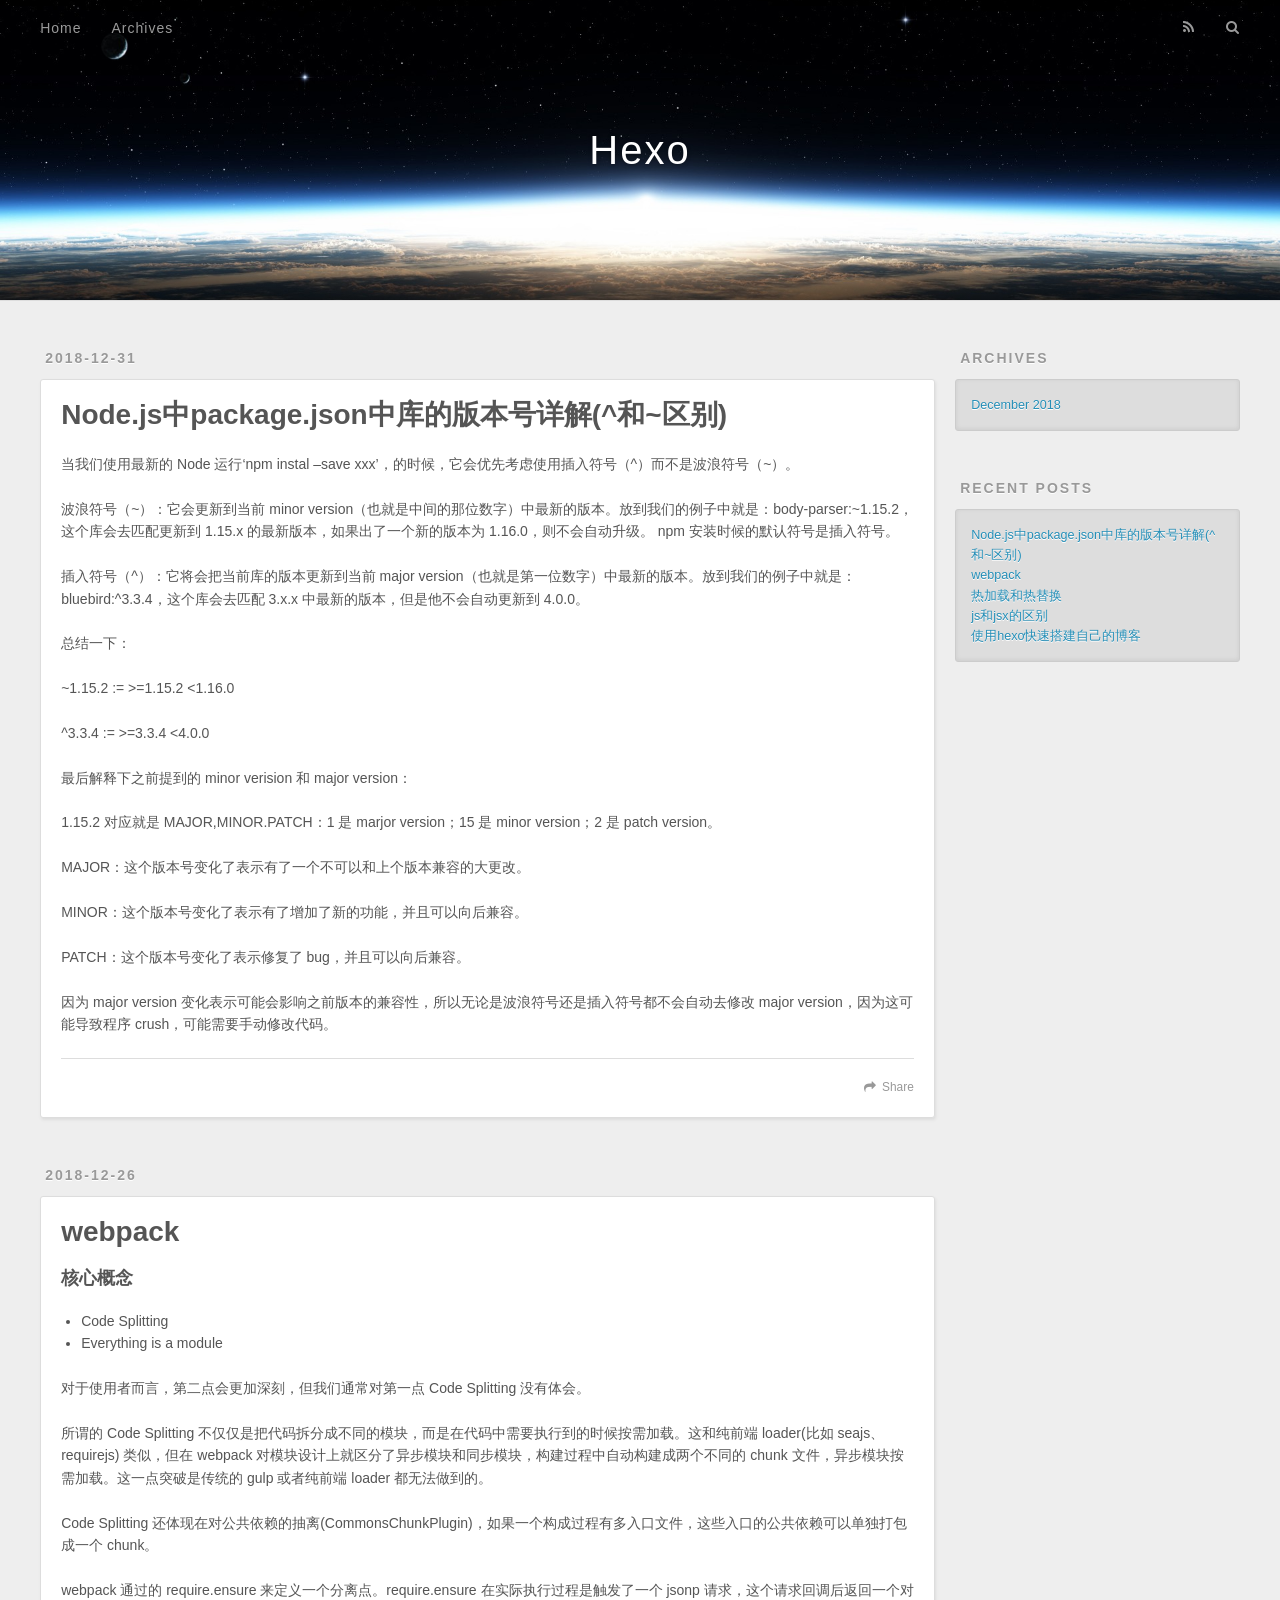
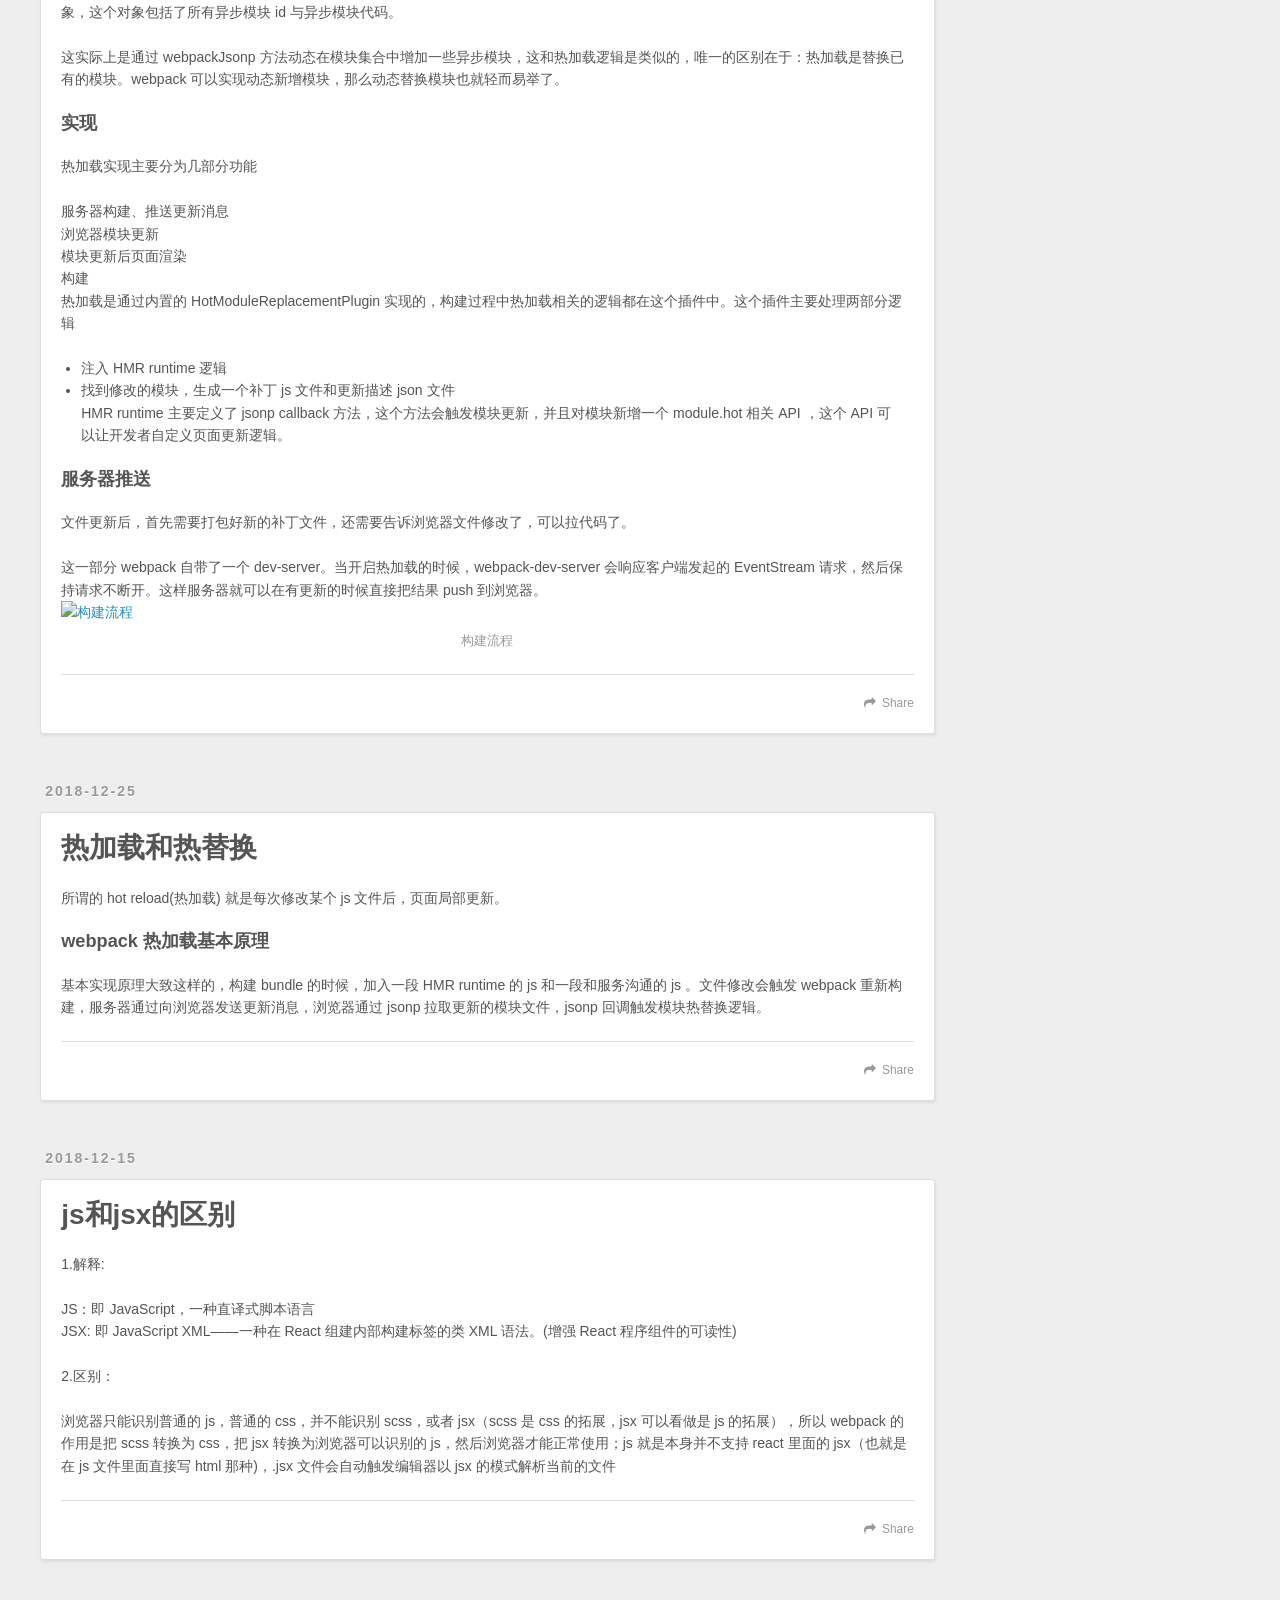
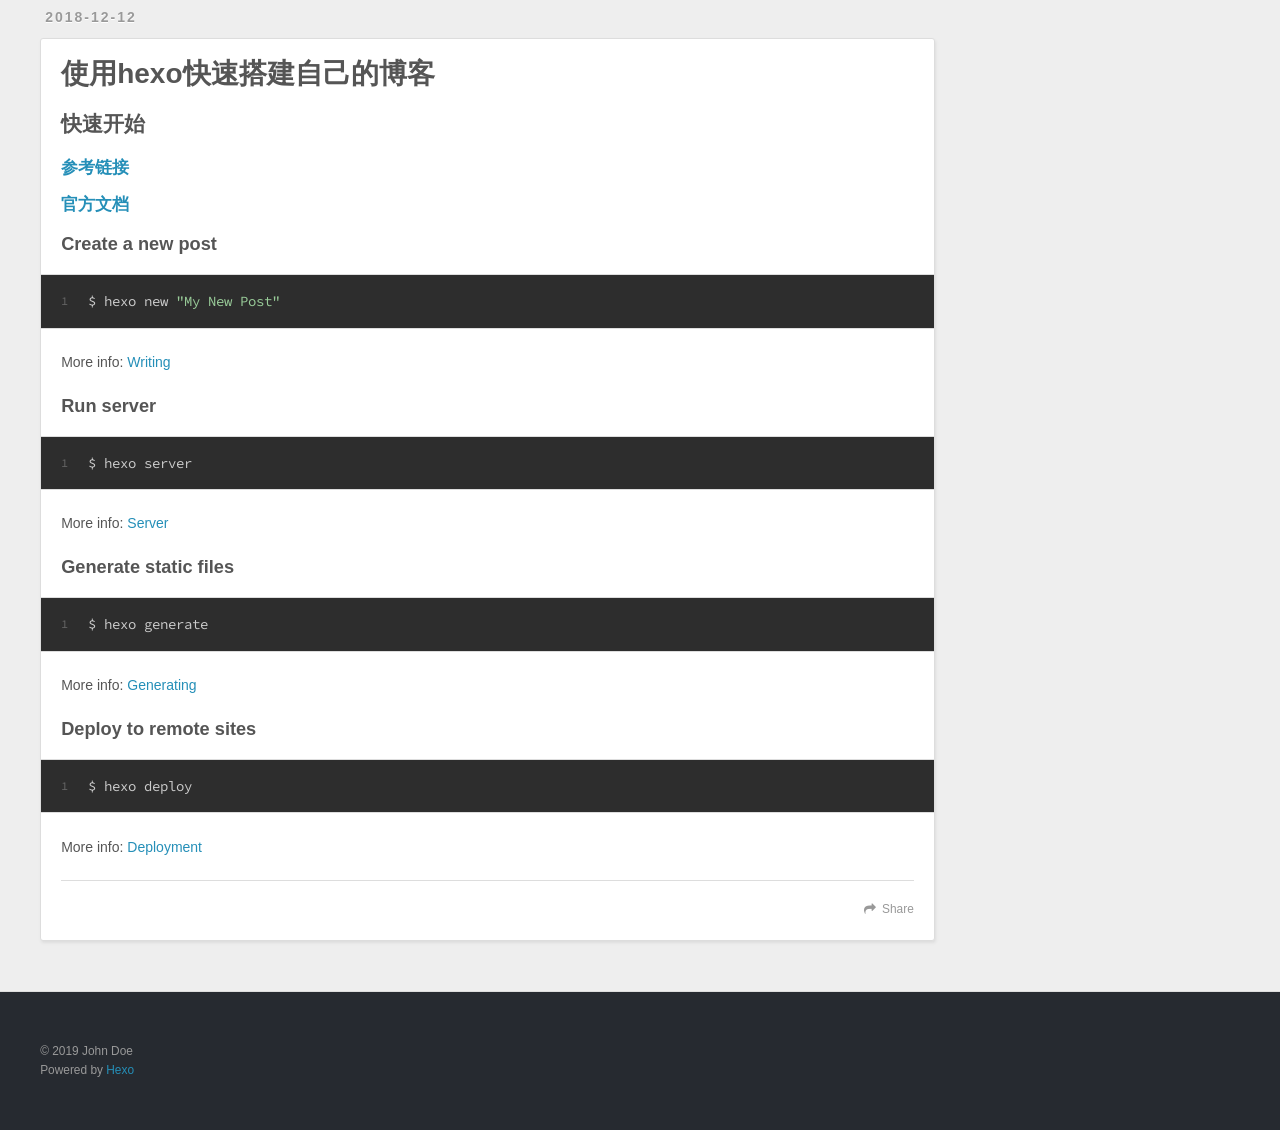
==== index.html @ e9579e48 "Site updated: 2019-01-03 16:27:24" ====
<!DOCTYPE html>
<html>
<head><meta name="generator" content="Hexo 3.8.0">
  <meta charset="utf-8">
  

  
  <title>Hexo</title>
  <meta name="viewport" content="width=device-width, initial-scale=1, maximum-scale=1">
  <meta property="og:type" content="website">
<meta property="og:title" content="Hexo">
<meta property="og:url" content="http://yoursite.com/index.html">
<meta property="og:site_name" content="Hexo">
<meta property="og:locale" content="default">
<meta name="twitter:card" content="summary">
<meta name="twitter:title" content="Hexo">
  
    <link rel="alternate" href="/atom.xml" title="Hexo" type="application/atom+xml">
  
  
    <link rel="icon" href="/favicon.png">
  
  
    <link href="//fonts.googleapis.com/css?family=Source+Code+Pro" rel="stylesheet" type="text/css">
  
  <link rel="stylesheet" href="/css/style.css">
</head>
</html>
<body>
  <div id="container">
    <div id="wrap">
      <header id="header">
  <div id="banner"></div>
  <div id="header-outer" class="outer">
    <div id="header-title" class="inner">
      <h1 id="logo-wrap">
        <a href="/" id="logo">Hexo</a>
      </h1>
      
    </div>
    <div id="header-inner" class="inner">
      <nav id="main-nav">
        <a id="main-nav-toggle" class="nav-icon"></a>
        
          <a class="main-nav-link" href="/">Home</a>
        
          <a class="main-nav-link" href="/archives">Archives</a>
        
      </nav>
      <nav id="sub-nav">
        
          <a id="nav-rss-link" class="nav-icon" href="/atom.xml" title="RSS Feed"></a>
        
        <a id="nav-search-btn" class="nav-icon" title="Search"></a>
      </nav>
      <div id="search-form-wrap">
        <form action="//google.com/search" method="get" accept-charset="UTF-8" class="search-form"><input type="search" name="q" class="search-form-input" placeholder="Search"><button type="submit" class="search-form-submit">&#xF002;</button><input type="hidden" name="sitesearch" value="http://yoursite.com"></form>
      </div>
    </div>
  </div>
</header>
      <div class="outer">
        <section id="main">
  
    <article id="post-Node-js中package-json中库的版本号详解-和-区别" class="article article-type-post" itemscope="" itemprop="blogPost">
  <div class="article-meta">
    <a href="/2018/12/31/Node-js中package-json中库的版本号详解-和-区别/" class="article-date">
  <time datetime="2018-12-31T08:47:12.000Z" itemprop="datePublished">2018-12-31</time>
</a>
    
  </div>
  <div class="article-inner">
    
    
      <header class="article-header">
        
  
    <h1 itemprop="name">
      <a class="article-title" href="/2018/12/31/Node-js中package-json中库的版本号详解-和-区别/">Node.js中package.json中库的版本号详解(^和~区别)</a>
    </h1>
  

      </header>
    
    <div class="article-entry" itemprop="articleBody">
      
        <p>当我们使用最新的 Node 运行‘npm instal –save xxx’，的时候，它会优先考虑使用插入符号（^）而不是波浪符号（~）。</p>
<p>波浪符号（~）：它会更新到当前 minor version（也就是中间的那位数字）中最新的版本。放到我们的例子中就是：body-parser:~1.15.2，这个库会去匹配更新到 1.15.x 的最新版本，如果出了一个新的版本为 1.16.0，则不会自动升级。 npm 安装时候的默认符号是插入符号。</p>
<p>插入符号（^）：它将会把当前库的版本更新到当前 major version（也就是第一位数字）中最新的版本。放到我们的例子中就是：bluebird:^3.3.4，这个库会去匹配 3.x.x 中最新的版本，但是他不会自动更新到 4.0.0。</p>
<p>总结一下：</p>
<p>~1.15.2 := &gt;=1.15.2 &lt;1.16.0</p>
<p>^3.3.4 := &gt;=3.3.4 &lt;4.0.0</p>
<p>最后解释下之前提到的 minor verision 和 major version：</p>
<p>1.15.2 对应就是 MAJOR,MINOR.PATCH：1 是 marjor version；15 是 minor version；2 是 patch version。</p>
<p>MAJOR：这个版本号变化了表示有了一个不可以和上个版本兼容的大更改。</p>
<p>MINOR：这个版本号变化了表示有了增加了新的功能，并且可以向后兼容。</p>
<p>PATCH：这个版本号变化了表示修复了 bug，并且可以向后兼容。</p>
<p>因为 major version 变化表示可能会影响之前版本的兼容性，所以无论是波浪符号还是插入符号都不会自动去修改 major version，因为这可能导致程序 crush，可能需要手动修改代码。</p>

      
    </div>
    <footer class="article-footer">
      <a data-url="http://yoursite.com/2018/12/31/Node-js中package-json中库的版本号详解-和-区别/" data-id="cjqgckloa0001e92xt22lisi3" class="article-share-link">Share</a>
      
      
    </footer>
  </div>
  
</article>


  
    <article id="post-webpack核心概念" class="article article-type-post" itemscope="" itemprop="blogPost">
  <div class="article-meta">
    <a href="/2018/12/26/webpack核心概念/" class="article-date">
  <time datetime="2018-12-26T08:47:00.000Z" itemprop="datePublished">2018-12-26</time>
</a>
    
  </div>
  <div class="article-inner">
    
    
      <header class="article-header">
        
  
    <h1 itemprop="name">
      <a class="article-title" href="/2018/12/26/webpack核心概念/">webpack</a>
    </h1>
  

      </header>
    
    <div class="article-entry" itemprop="articleBody">
      
        <h3 id="核心概念"><a href="#核心概念" class="headerlink" title="核心概念"></a>核心概念</h3><ul>
<li>Code Splitting</li>
<li>Everything is a module</li>
</ul>
<p>对于使用者而言，第二点会更加深刻，但我们通常对第一点 Code Splitting 没有体会。</p>
<p>所谓的 Code Splitting 不仅仅是把代码拆分成不同的模块，而是在代码中需要执行到的时候按需加载。这和纯前端 loader(比如 seajs、requirejs) 类似，但在 webpack 对模块设计上就区分了异步模块和同步模块，构建过程中自动构建成两个不同的 chunk 文件，异步模块按需加载。这一点突破是传统的 gulp 或者纯前端 loader 都无法做到的。</p>
<p>Code Splitting 还体现在对公共依赖的抽离(CommonsChunkPlugin)，如果一个构成过程有多入口文件，这些入口的公共依赖可以单独打包成一个 chunk。</p>
<p>webpack 通过的 require.ensure 来定义一个分离点。require.ensure 在实际执行过程是触发了一个 jsonp 请求，这个请求回调后返回一个对象，这个对象包括了所有异步模块 id 与异步模块代码。</p>
<p>这实际上是通过 webpackJsonp 方法动态在模块集合中增加一些异步模块，这和热加载逻辑是类似的，唯一的区别在于：热加载是替换已有的模块。webpack 可以实现动态新增模块，那么动态替换模块也就轻而易举了。</p>
<h3 id="实现"><a href="#实现" class="headerlink" title="实现"></a>实现</h3><p>热加载实现主要分为几部分功能</p>
<p>服务器构建、推送更新消息<br>浏览器模块更新<br>模块更新后页面渲染<br>构建<br>热加载是通过内置的 HotModuleReplacementPlugin 实现的，构建过程中热加载相关的逻辑都在这个插件中。这个插件主要处理两部分逻辑</p>
<ul>
<li>注入 HMR runtime 逻辑</li>
<li>找到修改的模块，生成一个补丁 js 文件和更新描述 json 文件<br>HMR runtime 主要定义了 jsonp callback 方法，这个方法会触发模块更新，并且对模块新增一个 module.hot 相关 API ，这个 API 可以让开发者自定义页面更新逻辑。</li>
</ul>
<h3 id="服务器推送"><a href="#服务器推送" class="headerlink" title="服务器推送"></a>服务器推送</h3><p>文件更新后，首先需要打包好新的补丁文件，还需要告诉浏览器文件修改了，可以拉代码了。</p>
<p>这一部分 webpack 自带了一个 dev-server。当开启热加载的时候，webpack-dev-server 会响应客户端发起的 EventStream 请求，然后保持请求不断开。这样服务器就可以在有更新的时候直接把结果 push 到浏览器。<br><img src="" alt="构建流程"></p>

      
    </div>
    <footer class="article-footer">
      <a data-url="http://yoursite.com/2018/12/26/webpack核心概念/" data-id="cjqgcklod0003e92xgid00kwl" class="article-share-link">Share</a>
      
      
    </footer>
  </div>
  
</article>


  
    <article id="post-热加载和热替换" class="article article-type-post" itemscope="" itemprop="blogPost">
  <div class="article-meta">
    <a href="/2018/12/25/热加载和热替换/" class="article-date">
  <time datetime="2018-12-25T06:49:10.000Z" itemprop="datePublished">2018-12-25</time>
</a>
    
  </div>
  <div class="article-inner">
    
    
      <header class="article-header">
        
  
    <h1 itemprop="name">
      <a class="article-title" href="/2018/12/25/热加载和热替换/">热加载和热替换</a>
    </h1>
  

      </header>
    
    <div class="article-entry" itemprop="articleBody">
      
        <p>所谓的 hot reload(热加载) 就是每次修改某个 js 文件后，页面局部更新。</p>
<h3 id="webpack-热加载基本原理"><a href="#webpack-热加载基本原理" class="headerlink" title="webpack 热加载基本原理"></a>webpack 热加载基本原理</h3><p>基本实现原理大致这样的，构建 bundle 的时候，加入一段 HMR runtime 的 js 和一段和服务沟通的 js 。文件修改会触发 webpack 重新构建，服务器通过向浏览器发送更新消息，浏览器通过 jsonp 拉取更新的模块文件，jsonp 回调触发模块热替换逻辑。</p>

      
    </div>
    <footer class="article-footer">
      <a data-url="http://yoursite.com/2018/12/25/热加载和热替换/" data-id="cjqgckloe0004e92xmse4zl1s" class="article-share-link">Share</a>
      
      
    </footer>
  </div>
  
</article>


  
    <article id="post-js和jsx的区别" class="article article-type-post" itemscope="" itemprop="blogPost">
  <div class="article-meta">
    <a href="/2018/12/15/js和jsx的区别/" class="article-date">
  <time datetime="2018-12-15T09:12:58.000Z" itemprop="datePublished">2018-12-15</time>
</a>
    
  </div>
  <div class="article-inner">
    
    
      <header class="article-header">
        
  
    <h1 itemprop="name">
      <a class="article-title" href="/2018/12/15/js和jsx的区别/">js和jsx的区别</a>
    </h1>
  

      </header>
    
    <div class="article-entry" itemprop="articleBody">
      
        <p>1.解释:</p>
<p>JS：即 JavaScript，一种直译式脚本语言<br>JSX: 即 JavaScript XML——一种在 React 组建内部构建标签的类 XML 语法。(增强 React 程序组件的可读性)</p>
<p>2.区别：</p>
<p>浏览器只能识别普通的 js，普通的 css，并不能识别 scss，或者 jsx（scss 是 css 的拓展，jsx 可以看做是 js 的拓展），所以 webpack 的作用是把 scss 转换为 css，把 jsx 转换为浏览器可以识别的 js，然后浏览器才能正常使用；js 就是本身并不支持 react 里面的 jsx（也就是在 js 文件里面直接写 html 那种)，.jsx 文件会自动触发编辑器以 jsx 的模式解析当前的文件</p>

      
    </div>
    <footer class="article-footer">
      <a data-url="http://yoursite.com/2018/12/15/js和jsx的区别/" data-id="cjqgckloc0002e92x63kyzgs4" class="article-share-link">Share</a>
      
      
    </footer>
  </div>
  
</article>


  
    <article id="post-hello-world" class="article article-type-post" itemscope="" itemprop="blogPost">
  <div class="article-meta">
    <a href="/2018/12/12/hello-world/" class="article-date">
  <time datetime="2018-12-12T02:45:31.000Z" itemprop="datePublished">2018-12-12</time>
</a>
    
  </div>
  <div class="article-inner">
    
    
      <header class="article-header">
        
  
    <h1 itemprop="name">
      <a class="article-title" href="/2018/12/12/hello-world/">使用hexo快速搭建自己的博客</a>
    </h1>
  

      </header>
    
    <div class="article-entry" itemprop="articleBody">
      
        <h2 id="快速开始"><a href="#快速开始" class="headerlink" title="快速开始"></a>快速开始</h2><h4 id="参考链接"><a href="#参考链接" class="headerlink" title="参考链接"></a><a href="https://juejin.im/post/5a6ee00ef265da3e4b770ac1" target="_blank" rel="noopener">参考链接</a></h4><h4 id="官方文档"><a href="#官方文档" class="headerlink" title="官方文档"></a><a href="https://hexo.io/" target="_blank" rel="noopener">官方文档</a></h4><h3 id="Create-a-new-post"><a href="#Create-a-new-post" class="headerlink" title="Create a new post"></a>Create a new post</h3><figure class="highlight bash"><table><tr><td class="gutter"><pre><span class="line">1</span><br></pre></td><td class="code"><pre><span class="line">$ hexo new <span class="string">"My New Post"</span></span><br></pre></td></tr></table></figure>
<p>More info: <a href="https://hexo.io/docs/writing.html" target="_blank" rel="noopener">Writing</a></p>
<h3 id="Run-server"><a href="#Run-server" class="headerlink" title="Run server"></a>Run server</h3><figure class="highlight bash"><table><tr><td class="gutter"><pre><span class="line">1</span><br></pre></td><td class="code"><pre><span class="line">$ hexo server</span><br></pre></td></tr></table></figure>
<p>More info: <a href="https://hexo.io/docs/server.html" target="_blank" rel="noopener">Server</a></p>
<h3 id="Generate-static-files"><a href="#Generate-static-files" class="headerlink" title="Generate static files"></a>Generate static files</h3><figure class="highlight bash"><table><tr><td class="gutter"><pre><span class="line">1</span><br></pre></td><td class="code"><pre><span class="line">$ hexo generate</span><br></pre></td></tr></table></figure>
<p>More info: <a href="https://hexo.io/docs/generating.html" target="_blank" rel="noopener">Generating</a></p>
<h3 id="Deploy-to-remote-sites"><a href="#Deploy-to-remote-sites" class="headerlink" title="Deploy to remote sites"></a>Deploy to remote sites</h3><figure class="highlight bash"><table><tr><td class="gutter"><pre><span class="line">1</span><br></pre></td><td class="code"><pre><span class="line">$ hexo deploy</span><br></pre></td></tr></table></figure>
<p>More info: <a href="https://hexo.io/docs/deployment.html" target="_blank" rel="noopener">Deployment</a></p>

      
    </div>
    <footer class="article-footer">
      <a data-url="http://yoursite.com/2018/12/12/hello-world/" data-id="cjqgcklo70000e92x2559mstj" class="article-share-link">Share</a>
      
      
    </footer>
  </div>
  
</article>


  


</section>
        
          <aside id="sidebar">
  
    

  
    

  
    
  
    
  <div class="widget-wrap">
    <h3 class="widget-title">Archives</h3>
    <div class="widget">
      <ul class="archive-list"><li class="archive-list-item"><a class="archive-list-link" href="/archives/2018/12/">December 2018</a></li></ul>
    </div>
  </div>


  
    
  <div class="widget-wrap">
    <h3 class="widget-title">Recent Posts</h3>
    <div class="widget">
      <ul>
        
          <li>
            <a href="/2018/12/31/Node-js中package-json中库的版本号详解-和-区别/">Node.js中package.json中库的版本号详解(^和~区别)</a>
          </li>
        
          <li>
            <a href="/2018/12/26/webpack核心概念/">webpack</a>
          </li>
        
          <li>
            <a href="/2018/12/25/热加载和热替换/">热加载和热替换</a>
          </li>
        
          <li>
            <a href="/2018/12/15/js和jsx的区别/">js和jsx的区别</a>
          </li>
        
          <li>
            <a href="/2018/12/12/hello-world/">使用hexo快速搭建自己的博客</a>
          </li>
        
      </ul>
    </div>
  </div>

  
</aside>
        
      </div>
      <footer id="footer">
  
  <div class="outer">
    <div id="footer-info" class="inner">
      &copy; 2019 John Doe<br>
      Powered by <a href="http://hexo.io/" target="_blank">Hexo</a>
    </div>
  </div>
</footer>
    </div>
    <nav id="mobile-nav">
  
    <a href="/" class="mobile-nav-link">Home</a>
  
    <a href="/archives" class="mobile-nav-link">Archives</a>
  
</nav>
    

<script src="//ajax.googleapis.com/ajax/libs/jquery/2.0.3/jquery.min.js"></script>


  <link rel="stylesheet" href="/fancybox/jquery.fancybox.css">
  <script src="/fancybox/jquery.fancybox.pack.js"></script>


<script src="/js/script.js"></script>



  </div>
</body>
</html>
---- css/style.css ----
body {
  width: 100%;
}
body:before,
body:after {
  content: "";
  display: table;
}
body:after {
  clear: both;
}
html,
body,
div,
span,
applet,
object,
iframe,
h1,
h2,
h3,
h4,
h5,
h6,
p,
blockquote,
pre,
a,
abbr,
acronym,
address,
big,
cite,
code,
del,
dfn,
em,
img,
ins,
kbd,
q,
s,
samp,
small,
strike,
strong,
sub,
sup,
tt,
var,
dl,
dt,
dd,
ol,
ul,
li,
fieldset,
form,
label,
legend,
table,
caption,
tbody,
tfoot,
thead,
tr,
th,
td {
  margin: 0;
  padding: 0;
  border: 0;
  outline: 0;
  font-weight: inherit;
  font-style: inherit;
  font-family: inherit;
  font-size: 100%;
  vertical-align: baseline;
}
body {
  line-height: 1;
  color: #000;
  background: #fff;
}
ol,
ul {
  list-style: none;
}
table {
  border-collapse: separate;
  border-spacing: 0;
  vertical-align: middle;
}
caption,
th,
td {
  text-align: left;
  font-weight: normal;
  vertical-align: middle;
}
a img {
  border: none;
}
input,
button {
  margin: 0;
  padding: 0;
}
input::-moz-focus-inner,
button::-moz-focus-inner {
  border: 0;
  padding: 0;
}
@font-face {
  font-family: FontAwesome;
  font-style: normal;
  font-weight: normal;
  src: url("fonts/fontawesome-webfont.eot?v=#4.0.3");
  src: url("fonts/fontawesome-webfont.eot?#iefix&v=#4.0.3") format("embedded-opentype"), url("fonts/fontawesome-webfont.woff?v=#4.0.3") format("woff"), url("fonts/fontawesome-webfont.ttf?v=#4.0.3") format("truetype"), url("fonts/fontawesome-webfont.svg#fontawesomeregular?v=#4.0.3") format("svg");
}
html,
body,
#container {
  height: 100%;
}
body {
  background: #eee;
  font: 14px -apple-system, BlinkMacSystemFont, "Segoe UI", "Roboto", "Oxygen", "Ubuntu", "Cantarell", "Fira Sans", "Droid Sans", "Helvetica Neue", sans-serif;
  -webkit-text-size-adjust: 100%;
}
.outer {
  max-width: 1220px;
  margin: 0 auto;
  padding: 0 20px;
}
.outer:before,
.outer:after {
  content: "";
  display: table;
}
.outer:after {
  clear: both;
}
.inner {
  display: inline;
  float: left;
  width: 98.33333333333333%;
  margin: 0 0.833333333333333%;
}
.left,
.alignleft {
  float: left;
}
.right,
.alignright {
  float: right;
}
.clear {
  clear: both;
}
#container {
  position: relative;
}
.mobile-nav-on {
  overflow: hidden;
}
#wrap {
  height: 100%;
  width: 100%;
  position: absolute;
  top: 0;
  left: 0;
  -webkit-transition: 0.2s ease-out;
  -moz-transition: 0.2s ease-out;
  -ms-transition: 0.2s ease-out;
  transition: 0.2s ease-out;
  z-index: 1;
  background: #eee;
}
.mobile-nav-on #wrap {
  left: 280px;
}
@media screen and (min-width: 768px) {
  #main {
    display: inline;
    float: left;
    width: 73.33333333333333%;
    margin: 0 0.833333333333333%;
  }
}
.article-date,
.article-category-link,
.archive-year,
.widget-title {
  text-decoration: none;
  text-transform: uppercase;
  letter-spacing: 2px;
  color: #999;
  margin-bottom: 1em;
  margin-left: 5px;
  line-height: 1em;
  text-shadow: 0 1px #fff;
  font-weight: bold;
}
.article-inner,
.archive-article-inner {
  background: #fff;
  -webkit-box-shadow: 1px 2px 3px #ddd;
  box-shadow: 1px 2px 3px #ddd;
  border: 1px solid #ddd;
  border-radius: 3px;
}
.article-entry h1,
.widget h1 {
  font-size: 2em;
}
.article-entry h2,
.widget h2 {
  font-size: 1.5em;
}
.article-entry h3,
.widget h3 {
  font-size: 1.3em;
}
.article-entry h4,
.widget h4 {
  font-size: 1.2em;
}
.article-entry h5,
.widget h5 {
  font-size: 1em;
}
.article-entry h6,
.widget h6 {
  font-size: 1em;
  color: #999;
}
.article-entry hr,
.widget hr {
  border: 1px dashed #ddd;
}
.article-entry strong,
.widget strong {
  font-weight: bold;
}
.article-entry em,
.widget em,
.article-entry cite,
.widget cite {
  font-style: italic;
}
.article-entry sup,
.widget sup,
.article-entry sub,
.widget sub {
  font-size: 0.75em;
  line-height: 0;
  position: relative;
  vertical-align: baseline;
}
.article-entry sup,
.widget sup {
  top: -0.5em;
}
.article-entry sub,
.widget sub {
  bottom: -0.2em;
}
.article-entry small,
.widget small {
  font-size: 0.85em;
}
.article-entry acronym,
.widget acronym,
.article-entry abbr,
.widget abbr {
  border-bottom: 1px dotted;
}
.article-entry ul,
.widget ul,
.article-entry ol,
.widget ol,
.article-entry dl,
.widget dl {
  margin: 0 20px;
  line-height: 1.6em;
}
.article-entry ul ul,
.widget ul ul,
.article-entry ol ul,
.widget ol ul,
.article-entry ul ol,
.widget ul ol,
.article-entry ol ol,
.widget ol ol {
  margin-top: 0;
  margin-bottom: 0;
}
.article-entry ul,
.widget ul {
  list-style: disc;
}
.article-entry ol,
.widget ol {
  list-style: decimal;
}
.article-entry dt,
.widget dt {
  font-weight: bold;
}
#header {
  height: 300px;
  position: relative;
  border-bottom: 1px solid #ddd;
}
#header:before,
#header:after {
  content: "";
  position: absolute;
  left: 0;
  right: 0;
  height: 40px;
}
#header:before {
  top: 0;
  background: -webkit-linear-gradient(rgba(0,0,0,0.2), transparent);
  background: -moz-linear-gradient(rgba(0,0,0,0.2), transparent);
  background: -ms-linear-gradient(rgba(0,0,0,0.2), transparent);
  background: linear-gradient(rgba(0,0,0,0.2), transparent);
}
#header:after {
  bottom: 0;
  background: -webkit-linear-gradient(transparent, rgba(0,0,0,0.2));
  background: -moz-linear-gradient(transparent, rgba(0,0,0,0.2));
  background: -ms-linear-gradient(transparent, rgba(0,0,0,0.2));
  background: linear-gradient(transparent, rgba(0,0,0,0.2));
}
#header-outer {
  height: 100%;
  position: relative;
}
#header-inner {
  position: relative;
  overflow: hidden;
}
#banner {
  position: absolute;
  top: 0;
  left: 0;
  width: 100%;
  height: 100%;
  background: url("images/banner.jpg") center #000;
  -webkit-background-size: cover;
  -moz-background-size: cover;
  background-size: cover;
  z-index: -1;
}
#header-title {
  text-align: center;
  height: 40px;
  position: absolute;
  top: 50%;
  left: 0;
  margin-top: -20px;
}
#logo,
#subtitle {
  text-decoration: none;
  color: #fff;
  font-weight: 300;
  text-shadow: 0 1px 4px rgba(0,0,0,0.3);
}
#logo {
  font-size: 40px;
  line-height: 40px;
  letter-spacing: 2px;
}
#subtitle {
  font-size: 16px;
  line-height: 16px;
  letter-spacing: 1px;
}
#subtitle-wrap {
  margin-top: 16px;
}
#main-nav {
  float: left;
  margin-left: -15px;
}
.nav-icon,
.main-nav-link {
  float: left;
  color: #fff;
  opacity: 0.6;
  text-decoration: none;
  text-shadow: 0 1px rgba(0,0,0,0.2);
  -webkit-transition: opacity 0.2s;
  -moz-transition: opacity 0.2s;
  -ms-transition: opacity 0.2s;
  transition: opacity 0.2s;
  display: block;
  padding: 20px 15px;
}
.nav-icon:hover,
.main-nav-link:hover {
  opacity: 1;
}
.nav-icon {
  font-family: FontAwesome;
  text-align: center;
  font-size: 14px;
  width: 14px;
  height: 14px;
  padding: 20px 15px;
  position: relative;
  cursor: pointer;
}
.main-nav-link {
  font-weight: 300;
  letter-spacing: 1px;
}
@media screen and (max-width: 479px) {
  .main-nav-link {
    display: none;
  }
}
#main-nav-toggle {
  display: none;
}
#main-nav-toggle:before {
  content: "\f0c9";
}
@media screen and (max-width: 479px) {
  #main-nav-toggle {
    display: block;
  }
}
#sub-nav {
  float: right;
  margin-right: -15px;
}
#nav-rss-link:before {
  content: "\f09e";
}
#nav-search-btn:before {
  content: "\f002";
}
#search-form-wrap {
  position: absolute;
  top: 15px;
  width: 150px;
  height: 30px;
  right: -150px;
  opacity: 0;
  -webkit-transition: 0.2s ease-out;
  -moz-transition: 0.2s ease-out;
  -ms-transition: 0.2s ease-out;
  transition: 0.2s ease-out;
}
#search-form-wrap.on {
  opacity: 1;
  right: 0;
}
@media screen and (max-width: 479px) {
  #search-form-wrap {
    width: 100%;
    right: -100%;
  }
}
.search-form {
  position: absolute;
  top: 0;
  left: 0;
  right: 0;
  background: #fff;
  padding: 5px 15px;
  border-radius: 15px;
  -webkit-box-shadow: 0 0 10px rgba(0,0,0,0.3);
  box-shadow: 0 0 10px rgba(0,0,0,0.3);
}
.search-form-input {
  border: none;
  background: none;
  color: #555;
  width: 100%;
  font: 13px -apple-system, BlinkMacSystemFont, "Segoe UI", "Roboto", "Oxygen", "Ubuntu", "Cantarell", "Fira Sans", "Droid Sans", "Helvetica Neue", sans-serif;
  outline: none;
}
.search-form-input::-webkit-search-results-decoration,
.search-form-input::-webkit-search-cancel-button {
  -webkit-appearance: none;
}
.search-form-submit {
  position: absolute;
  top: 50%;
  right: 10px;
  margin-top: -7px;
  font: 13px FontAwesome;
  border: none;
  background: none;
  color: #bbb;
  cursor: pointer;
}
.search-form-submit:hover,
.search-form-submit:focus {
  color: #777;
}
.article {
  margin: 50px 0;
}
.article-inner {
  overflow: hidden;
}
.article-meta:before,
.article-meta:after {
  content: "";
  display: table;
}
.article-meta:after {
  clear: both;
}
.article-date {
  float: left;
}
.article-category {
  float: left;
  line-height: 1em;
  color: #ccc;
  text-shadow: 0 1px #fff;
  margin-left: 8px;
}
.article-category:before {
  content: "\2022";
}
.article-category-link {
  margin: 0 12px 1em;
}
.article-header {
  padding: 20px 20px 0;
}
.article-title {
  text-decoration: none;
  font-size: 2em;
  font-weight: bold;
  color: #555;
  line-height: 1.1em;
  -webkit-transition: color 0.2s;
  -moz-transition: color 0.2s;
  -ms-transition: color 0.2s;
  transition: color 0.2s;
}
a.article-title:hover {
  color: #258fb8;
}
.article-entry {
  color: #555;
  padding: 0 20px;
}
.article-entry:before,
.article-entry:after {
  content: "";
  display: table;
}
.article-entry:after {
  clear: both;
}
.article-entry p,
.article-entry table {
  line-height: 1.6em;
  margin: 1.6em 0;
}
.article-entry h1,
.article-entry h2,
.article-entry h3,
.article-entry h4,
.article-entry h5,
.article-entry h6 {
  font-weight: bold;
}
.article-entry h1,
.article-entry h2,
.article-entry h3,
.article-entry h4,
.article-entry h5,
.article-entry h6 {
  line-height: 1.1em;
  margin: 1.1em 0;
}
.article-entry a {
  color: #258fb8;
  text-decoration: none;
}
.article-entry a:hover {
  text-decoration: underline;
}
.article-entry ul,
.article-entry ol,
.article-entry dl {
  margin-top: 1.6em;
  margin-bottom: 1.6em;
}
.article-entry img,
.article-entry video {
  max-width: 100%;
  height: auto;
  display: block;
  margin: auto;
}
.article-entry iframe {
  border: none;
}
.article-entry table {
  width: 100%;
  border-collapse: collapse;
  border-spacing: 0;
}
.article-entry th {
  font-weight: bold;
  border-bottom: 3px solid #ddd;
  padding-bottom: 0.5em;
}
.article-entry td {
  border-bottom: 1px solid #ddd;
  padding: 10px 0;
}
.article-entry blockquote {
  font-family: Georgia, "Times New Roman", serif;
  font-size: 1.4em;
  margin: 1.6em 20px;
  text-align: center;
}
.article-entry blockquote footer {
  font-size: 14px;
  margin: 1.6em 0;
  font-family: -apple-system, BlinkMacSystemFont, "Segoe UI", "Roboto", "Oxygen", "Ubuntu", "Cantarell", "Fira Sans", "Droid Sans", "Helvetica Neue", sans-serif;
}
.article-entry blockquote footer cite:before {
  content: "—";
  padding: 0 0.5em;
}
.article-entry .pullquote {
  text-align: left;
  width: 45%;
  margin: 0;
}
.article-entry .pullquote.left {
  margin-left: 0.5em;
  margin-right: 1em;
}
.article-entry .pullquote.right {
  margin-right: 0.5em;
  margin-left: 1em;
}
.article-entry .caption {
  color: #999;
  display: block;
  font-size: 0.9em;
  margin-top: 0.5em;
  position: relative;
  text-align: center;
}
.article-entry .video-container {
  position: relative;
  padding-top: 56.25%;
  height: 0;
  overflow: hidden;
}
.article-entry .video-container iframe,
.article-entry .video-container object,
.article-entry .video-container embed {
  position: absolute;
  top: 0;
  left: 0;
  width: 100%;
  height: 100%;
  margin-top: 0;
}
.article-more-link a {
  display: inline-block;
  line-height: 1em;
  padding: 6px 15px;
  border-radius: 15px;
  background: #eee;
  color: #999;
  text-shadow: 0 1px #fff;
  text-decoration: none;
}
.article-more-link a:hover {
  background: #258fb8;
  color: #fff;
  text-decoration: none;
  text-shadow: 0 1px #1e7293;
}
.article-footer {
  font-size: 0.85em;
  line-height: 1.6em;
  border-top: 1px solid #ddd;
  padding-top: 1.6em;
  margin: 0 20px 20px;
}
.article-footer:before,
.article-footer:after {
  content: "";
  display: table;
}
.article-footer:after {
  clear: both;
}
.article-footer a {
  color: #999;
  text-decoration: none;
}
.article-footer a:hover {
  color: #555;
}
.article-tag-list-item {
  float: left;
  margin-right: 10px;
}
.article-tag-list-link:before {
  content: "#";
}
.article-comment-link {
  float: right;
}
.article-comment-link:before {
  content: "\f075";
  font-family: FontAwesome;
  padding-right: 8px;
}
.article-share-link {
  cursor: pointer;
  float: right;
  margin-left: 20px;
}
.article-share-link:before {
  content: "\f064";
  font-family: FontAwesome;
  padding-right: 6px;
}
#article-nav {
  position: relative;
}
#article-nav:before,
#article-nav:after {
  content: "";
  display: table;
}
#article-nav:after {
  clear: both;
}
@media screen and (min-width: 768px) {
  #article-nav {
    margin: 50px 0;
  }
  #article-nav:before {
    width: 8px;
    height: 8px;
    position: absolute;
    top: 50%;
    left: 50%;
    margin-top: -4px;
    margin-left: -4px;
    content: "";
    border-radius: 50%;
    background: #ddd;
    -webkit-box-shadow: 0 1px 2px #fff;
    box-shadow: 0 1px 2px #fff;
  }
}
.article-nav-link-wrap {
  text-decoration: none;
  text-shadow: 0 1px #fff;
  color: #999;
  -webkit-box-sizing: border-box;
  -moz-box-sizing: border-box;
  box-sizing: border-box;
  margin-top: 50px;
  text-align: center;
  display: block;
}
.article-nav-link-wrap:hover {
  color: #555;
}
@media screen and (min-width: 768px) {
  .article-nav-link-wrap {
    width: 50%;
    margin-top: 0;
  }
}
@media screen and (min-width: 768px) {
  #article-nav-newer {
    float: left;
    text-align: right;
    padding-right: 20px;
  }
}
@media screen and (min-width: 768px) {
  #article-nav-older {
    float: right;
    text-align: left;
    padding-left: 20px;
  }
}
.article-nav-caption {
  text-transform: uppercase;
  letter-spacing: 2px;
  color: #ddd;
  line-height: 1em;
  font-weight: bold;
}
#article-nav-newer .article-nav-caption {
  margin-right: -2px;
}
.article-nav-title {
  font-size: 0.85em;
  line-height: 1.6em;
  margin-top: 0.5em;
}
.article-share-box {
  position: absolute;
  display: none;
  background: #fff;
  -webkit-box-shadow: 1px 2px 10px rgba(0,0,0,0.2);
  box-shadow: 1px 2px 10px rgba(0,0,0,0.2);
  border-radius: 3px;
  margin-left: -145px;
  overflow: hidden;
  z-index: 1;
}
.article-share-box.on {
  display: block;
}
.article-share-input {
  width: 100%;
  background: none;
  -webkit-box-sizing: border-box;
  -moz-box-sizing: border-box;
  box-sizing: border-box;
  font: 14px -apple-system, BlinkMacSystemFont, "Segoe UI", "Roboto", "Oxygen", "Ubuntu", "Cantarell", "Fira Sans", "Droid Sans", "Helvetica Neue", sans-serif;
  padding: 0 15px;
  color: #555;
  outline: none;
  border: 1px solid #ddd;
  border-radius: 3px 3px 0 0;
  height: 36px;
  line-height: 36px;
}
.article-share-links {
  background: #eee;
}
.article-share-links:before,
.article-share-links:after {
  content: "";
  display: table;
}
.article-share-links:after {
  clear: both;
}
.article-share-twitter,
.article-share-facebook,
.article-share-pinterest,
.article-share-google {
  width: 50px;
  height: 36px;
  display: block;
  float: left;
  position: relative;
  color: #999;
  text-shadow: 0 1px #fff;
}
.article-share-twitter:before,
.article-share-facebook:before,
.article-share-pinterest:before,
.article-share-google:before {
  font-size: 20px;
  font-family: FontAwesome;
  width: 20px;
  height: 20px;
  position: absolute;
  top: 50%;
  left: 50%;
  margin-top: -10px;
  margin-left: -10px;
  text-align: center;
}
.article-share-twitter:hover,
.article-share-facebook:hover,
.article-share-pinterest:hover,
.article-share-google:hover {
  color: #fff;
}
.article-share-twitter:before {
  content: "\f099";
}
.article-share-twitter:hover {
  background: #00aced;
  text-shadow: 0 1px #008abe;
}
.article-share-facebook:before {
  content: "\f09a";
}
.article-share-facebook:hover {
  background: #3b5998;
  text-shadow: 0 1px #2f477a;
}
.article-share-pinterest:before {
  content: "\f0d2";
}
.article-share-pinterest:hover {
  background: #cb2027;
  text-shadow: 0 1px #a21a1f;
}
.article-share-google:before {
  content: "\f0d5";
}
.article-share-google:hover {
  background: #dd4b39;
  text-shadow: 0 1px #be3221;
}
.article-gallery {
  background: #000;
  position: relative;
}
.article-gallery-photos {
  position: relative;
  overflow: hidden;
}
.article-gallery-img {
  display: none;
  max-width: 100%;
}
.article-gallery-img:first-child {
  display: block;
}
.article-gallery-img.loaded {
  position: absolute;
  display: block;
}
.article-gallery-img img {
  display: block;
  max-width: 100%;
  margin: 0 auto;
}
#comments {
  background: #fff;
  -webkit-box-shadow: 1px 2px 3px #ddd;
  box-shadow: 1px 2px 3px #ddd;
  padding: 20px;
  border: 1px solid #ddd;
  border-radius: 3px;
  margin: 50px 0;
}
#comments a {
  color: #258fb8;
}
.archives-wrap {
  margin: 50px 0;
}
.archives:before,
.archives:after {
  content: "";
  display: table;
}
.archives:after {
  clear: both;
}
.archive-year-wrap {
  margin-bottom: 1em;
}
.archives {
  -webkit-column-gap: 10px;
  -moz-column-gap: 10px;
  column-gap: 10px;
}
@media screen and (min-width: 480px) and (max-width: 767px) {
  .archives {
    -webkit-column-count: 2;
    -moz-column-count: 2;
    column-count: 2;
  }
}
@media screen and (min-width: 768px) {
  .archives {
    -webkit-column-count: 3;
    -moz-column-count: 3;
    column-count: 3;
  }
}
.archive-article {
  -webkit-column-break-inside: avoid;
  page-break-inside: avoid;
  overflow: hidden;
  break-inside: avoid-column;
}
.archive-article-inner {
  padding: 10px;
  margin-bottom: 15px;
}
.archive-article-title {
  text-decoration: none;
  font-weight: bold;
  color: #555;
  -webkit-transition: color 0.2s;
  -moz-transition: color 0.2s;
  -ms-transition: color 0.2s;
  transition: color 0.2s;
  line-height: 1.6em;
}
.archive-article-title:hover {
  color: #258fb8;
}
.archive-article-footer {
  margin-top: 1em;
}
.archive-article-date {
  color: #999;
  text-decoration: none;
  font-size: 0.85em;
  line-height: 1em;
  margin-bottom: 0.5em;
  display: block;
}
#page-nav {
  margin: 50px auto;
  background: #fff;
  -webkit-box-shadow: 1px 2px 3px #ddd;
  box-shadow: 1px 2px 3px #ddd;
  border: 1px solid #ddd;
  border-radius: 3px;
  text-align: center;
  color: #999;
  overflow: hidden;
}
#page-nav:before,
#page-nav:after {
  content: "";
  display: table;
}
#page-nav:after {
  clear: both;
}
#page-nav a,
#page-nav span {
  padding: 10px 20px;
  line-height: 1;
  height: 2ex;
}
#page-nav a {
  color: #999;
  text-decoration: none;
}
#page-nav a:hover {
  background: #999;
  color: #fff;
}
#page-nav .prev {
  float: left;
}
#page-nav .next {
  float: right;
}
#page-nav .page-number {
  display: inline-block;
}
@media screen and (max-width: 479px) {
  #page-nav .page-number {
    display: none;
  }
}
#page-nav .current {
  color: #555;
  font-weight: bold;
}
#page-nav .space {
  color: #ddd;
}
#footer {
  background: #262a30;
  padding: 50px 0;
  border-top: 1px solid #ddd;
  color: #999;
}
#footer a {
  color: #258fb8;
  text-decoration: none;
}
#footer a:hover {
  text-decoration: underline;
}
#footer-info {
  line-height: 1.6em;
  font-size: 0.85em;
}
.article-entry pre,
.article-entry .highlight {
  background: #2d2d2d;
  margin: 0 -20px;
  padding: 15px 20px;
  border-style: solid;
  border-color: #ddd;
  border-width: 1px 0;
  overflow: auto;
  color: #ccc;
  line-height: 22.400000000000002px;
}
.article-entry .highlight .gutter pre,
.article-entry .gist .gist-file .gist-data .line-numbers {
  color: #666;
  font-size: 0.85em;
}
.article-entry pre,
.article-entry code {
  font-family: "Source Code Pro", Consolas, Monaco, Menlo, Consolas, monospace;
}
.article-entry code {
  background: #eee;
  text-shadow: 0 1px #fff;
  padding: 0 0.3em;
}
.article-entry pre code {
  background: none;
  text-shadow: none;
  padding: 0;
}
.article-entry .highlight pre {
  border: none;
  margin: 0;
  padding: 0;
}
.article-entry .highlight table {
  margin: 0;
  width: auto;
}
.article-entry .highlight td {
  border: none;
  padding: 0;
}
.article-entry .highlight figcaption {
  font-size: 0.85em;
  color: #999;
  line-height: 1em;
  margin-bottom: 1em;
}
.article-entry .highlight figcaption:before,
.article-entry .highlight figcaption:after {
  content: "";
  display: table;
}
.article-entry .highlight figcaption:after {
  clear: both;
}
.article-entry .highlight figcaption a {
  float: right;
}
.article-entry .highlight .gutter pre {
  text-align: right;
  padding-right: 20px;
}
.article-entry .highlight .line {
  height: 22.400000000000002px;
}
.article-entry .highlight .line.marked {
  background: #515151;
}
.article-entry .gist {
  margin: 0 -20px;
  border-style: solid;
  border-color: #ddd;
  border-width: 1px 0;
  background: #2d2d2d;
  padding: 15px 20px 15px 0;
}
.article-entry .gist .gist-file {
  border: none;
  font-family: "Source Code Pro", Consolas, Monaco, Menlo, Consolas, monospace;
  margin: 0;
}
.article-entry .gist .gist-file .gist-data {
  background: none;
  border: none;
}
.article-entry .gist .gist-file .gist-data .line-numbers {
  background: none;
  border: none;
  padding: 0 20px 0 0;
}
.article-entry .gist .gist-file .gist-data .line-data {
  padding: 0 !important;
}
.article-entry .gist .gist-file .highlight {
  margin: 0;
  padding: 0;
  border: none;
}
.article-entry .gist .gist-file .gist-meta {
  background: #2d2d2d;
  color: #999;
  font: 0.85em -apple-system, BlinkMacSystemFont, "Segoe UI", "Roboto", "Oxygen", "Ubuntu", "Cantarell", "Fira Sans", "Droid Sans", "Helvetica Neue", sans-serif;
  text-shadow: 0 0;
  padding: 0;
  margin-top: 1em;
  margin-left: 20px;
}
.article-entry .gist .gist-file .gist-meta a {
  color: #258fb8;
  font-weight: normal;
}
.article-entry .gist .gist-file .gist-meta a:hover {
  text-decoration: underline;
}
pre .comment,
pre .title {
  color: #999;
}
pre .variable,
pre .attribute,
pre .tag,
pre .regexp,
pre .ruby .constant,
pre .xml .tag .title,
pre .xml .pi,
pre .xml .doctype,
pre .html .doctype,
pre .css .id,
pre .css .class,
pre .css .pseudo {
  color: #f2777a;
}
pre .number,
pre .preprocessor,
pre .built_in,
pre .literal,
pre .params,
pre .constant {
  color: #f99157;
}
pre .class,
pre .ruby .class .title,
pre .css .rules .attribute {
  color: #9c9;
}
pre .string,
pre .value,
pre .inheritance,
pre .header,
pre .ruby .symbol,
pre .xml .cdata {
  color: #9c9;
}
pre .css .hexcolor {
  color: #6cc;
}
pre .function,
pre .python .decorator,
pre .python .title,
pre .ruby .function .title,
pre .ruby .title .keyword,
pre .perl .sub,
pre .javascript .title,
pre .coffeescript .title {
  color: #69c;
}
pre .keyword,
pre .javascript .function {
  color: #c9c;
}
@media screen and (max-width: 479px) {
  #mobile-nav {
    position: absolute;
    top: 0;
    left: 0;
    width: 280px;
    height: 100%;
    background: #191919;
    border-right: 1px solid #fff;
  }
}
@media screen and (max-width: 479px) {
  .mobile-nav-link {
    display: block;
    color: #999;
    text-decoration: none;
    padding: 15px 20px;
    font-weight: bold;
  }
  .mobile-nav-link:hover {
    color: #fff;
  }
}
@media screen and (min-width: 768px) {
  #sidebar {
    display: inline;
    float: left;
    width: 23.333333333333332%;
    margin: 0 0.833333333333333%;
  }
}
.widget-wrap {
  margin: 50px 0;
}
.widget {
  color: #777;
  text-shadow: 0 1px #fff;
  background: #ddd;
  -webkit-box-shadow: 0 -1px 4px #ccc inset;
  box-shadow: 0 -1px 4px #ccc inset;
  border: 1px solid #ccc;
  padding: 15px;
  border-radius: 3px;
}
.widget a {
  color: #258fb8;
  text-decoration: none;
}
.widget a:hover {
  text-decoration: underline;
}
.widget ul ul,
.widget ol ul,
.widget dl ul,
.widget ul ol,
.widget ol ol,
.widget dl ol,
.widget ul dl,
.widget ol dl,
.widget dl dl {
  margin-left: 15px;
  list-style: disc;
}
.widget {
  line-height: 1.6em;
  word-wrap: break-word;
  font-size: 0.9em;
}
.widget ul,
.widget ol {
  list-style: none;
  margin: 0;
}
.widget ul ul,
.widget ol ul,
.widget ul ol,
.widget ol ol {
  margin: 0 20px;
}
.widget ul ul,
.widget ol ul {
  list-style: disc;
}
.widget ul ol,
.widget ol ol {
  list-style: decimal;
}
.category-list-count,
.tag-list-count,
.archive-list-count {
  padding-left: 5px;
  color: #999;
  font-size: 0.85em;
}
.category-list-count:before,
.tag-list-count:before,
.archive-list-count:before {
  content: "(";
}
.category-list-count:after,
.tag-list-count:after,
.archive-list-count:after {
  content: ")";
}
.tagcloud a {
  margin-right: 5px;
  display: inline-block;
}
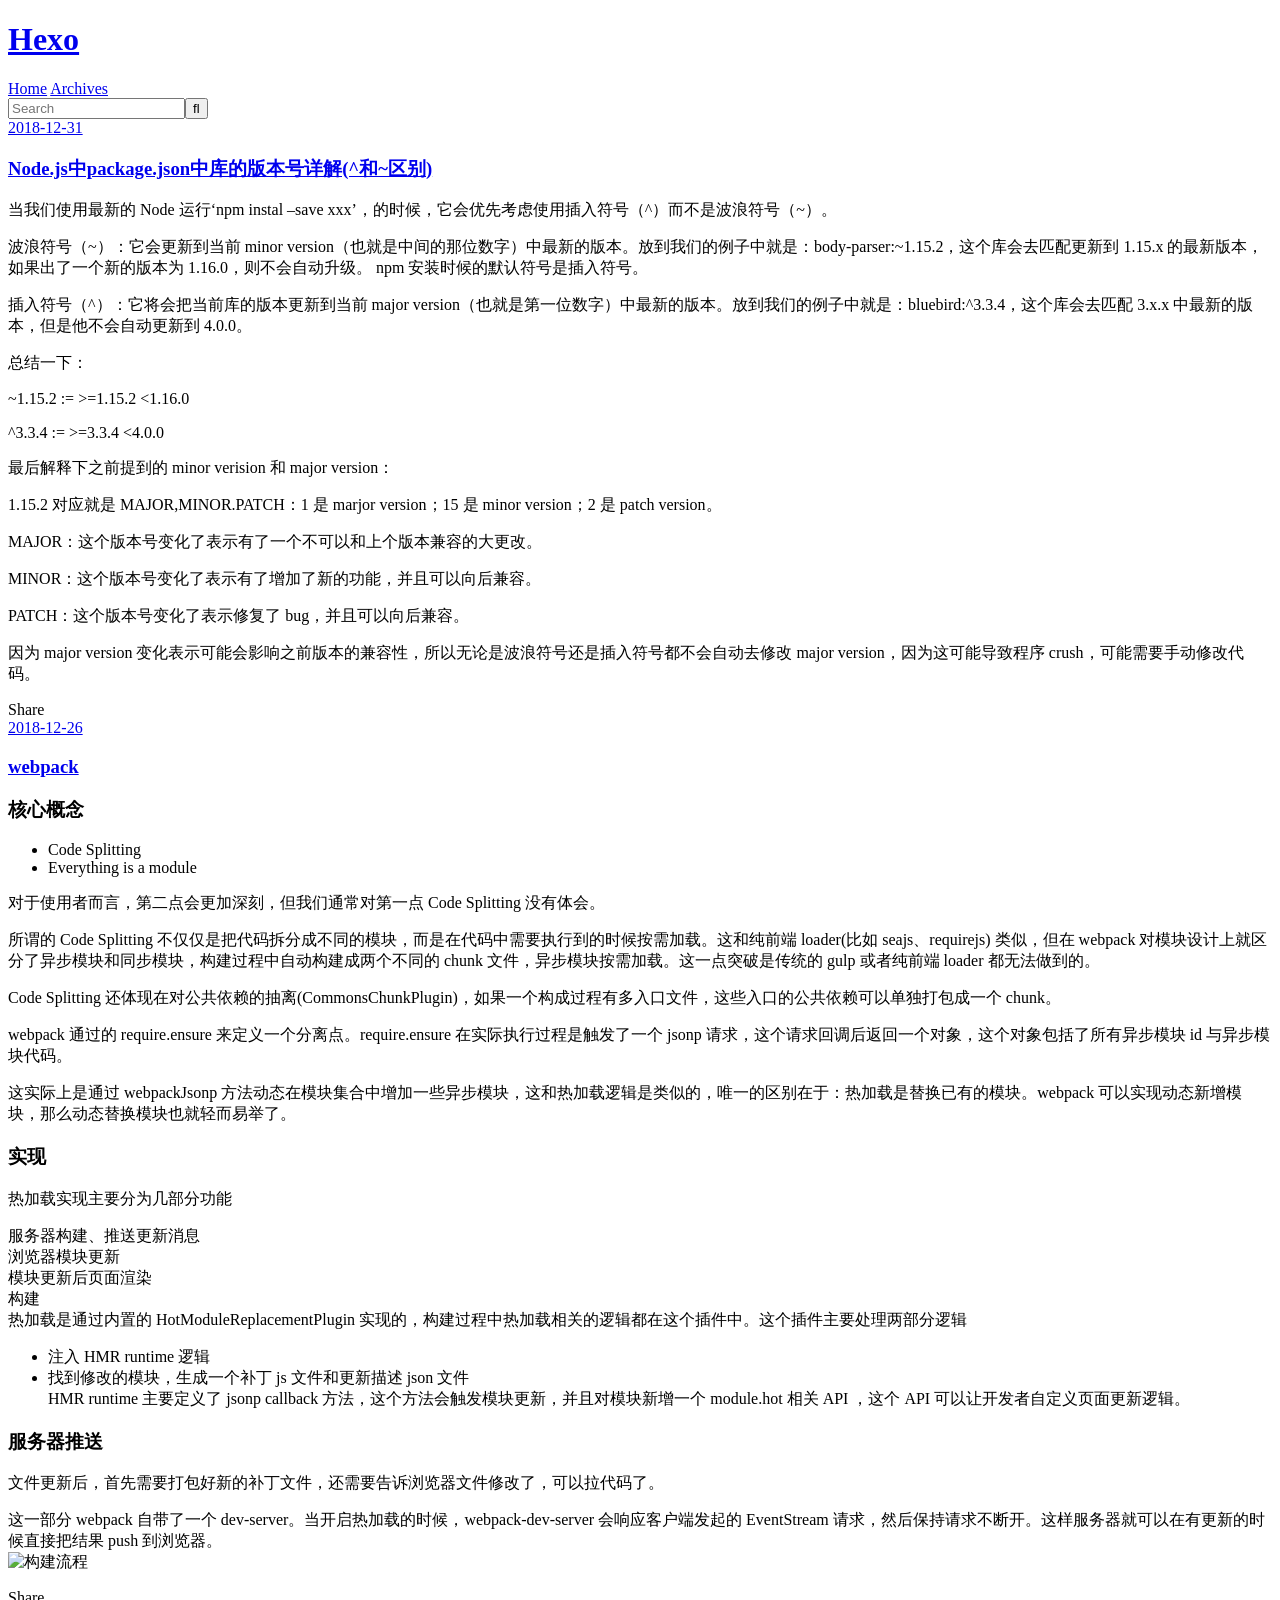
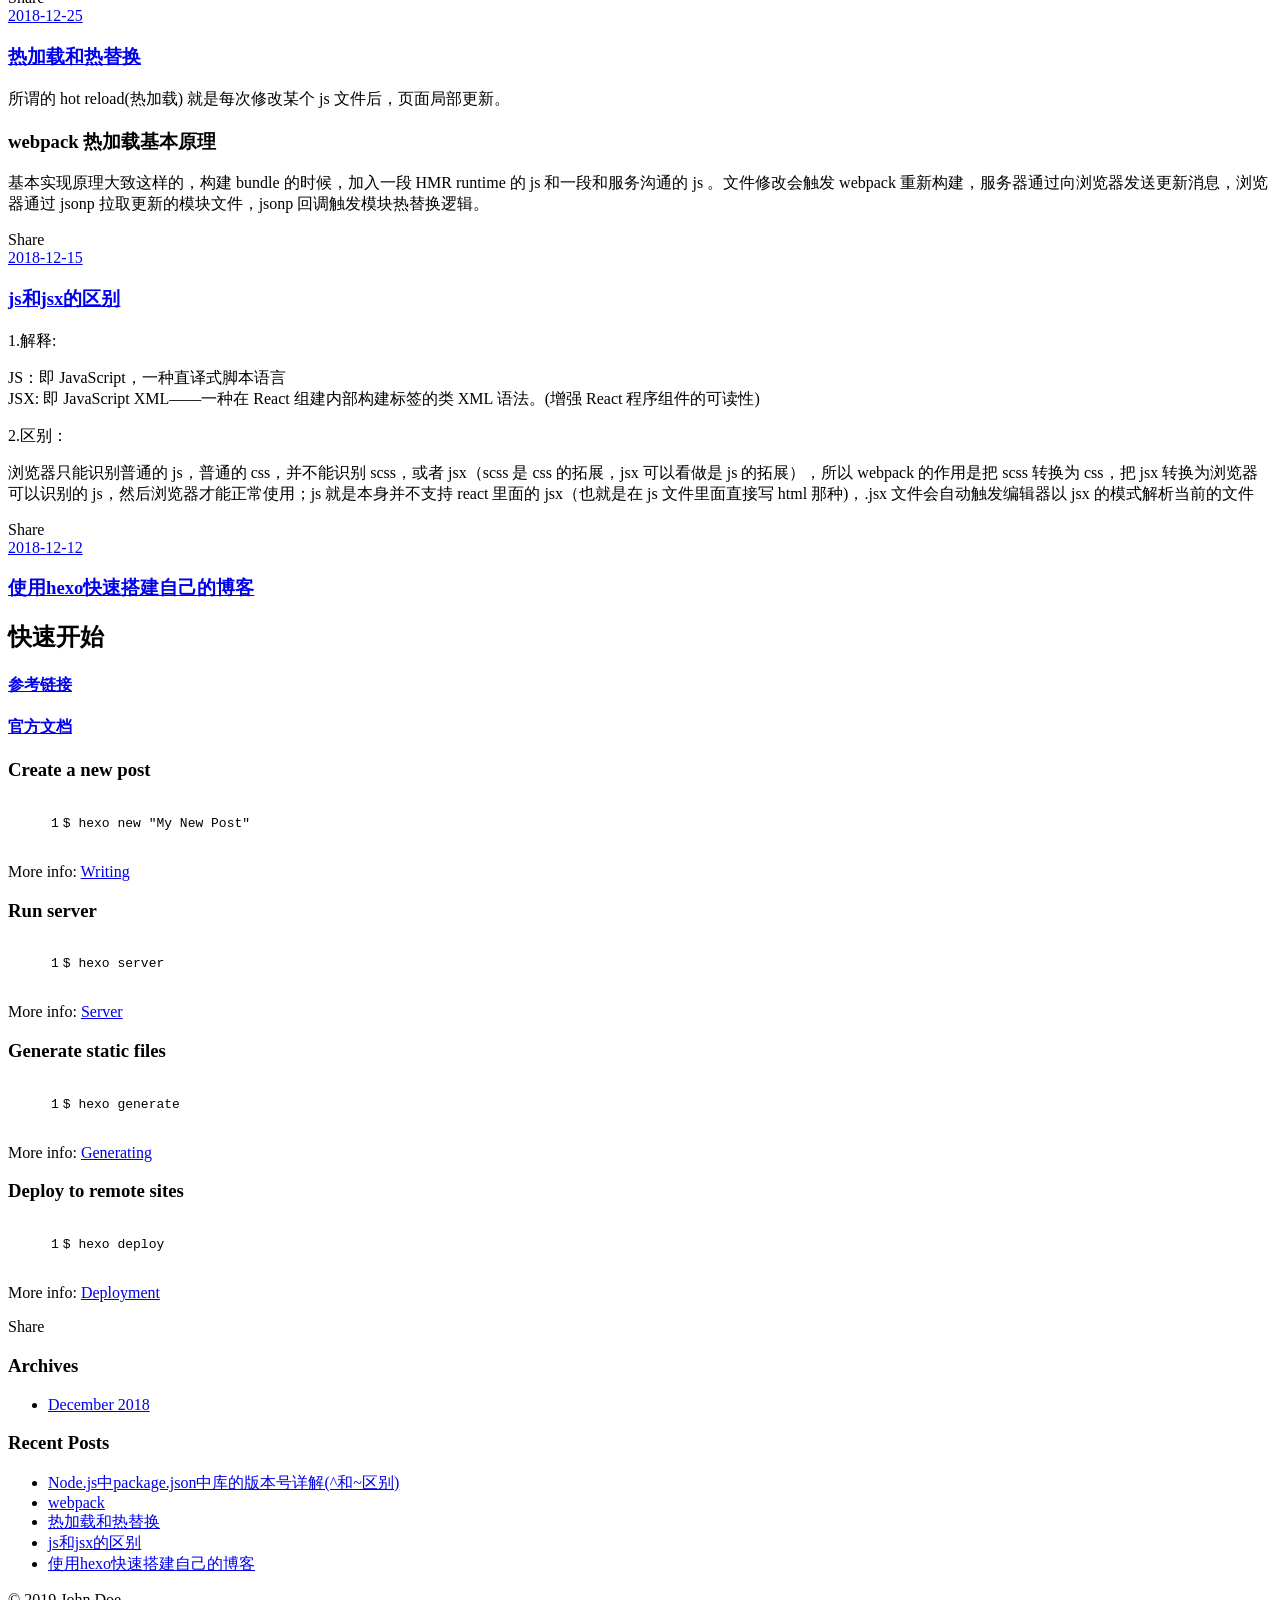
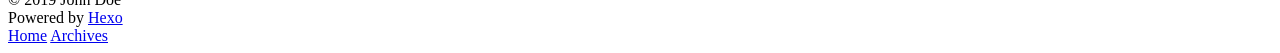
==== commit 61771cee: "Site updated: 2019-01-04 11:32:35" ====
--- a/index.html
+++ b/index.html
@@ -9,13 +9,13 @@
   <meta name="viewport" content="width=device-width, initial-scale=1, maximum-scale=1">
   <meta property="og:type" content="website">
 <meta property="og:title" content="Hexo">
-<meta property="og:url" content="http://yoursite.com/index.html">
+<meta property="og:url" content="https://amethyst123.github.io/github.io/index.html">
 <meta property="og:site_name" content="Hexo">
 <meta property="og:locale" content="default">
 <meta name="twitter:card" content="summary">
 <meta name="twitter:title" content="Hexo">
   
-    <link rel="alternate" href="/atom.xml" title="Hexo" type="application/atom+xml">
+    <link rel="alternate" href="/github.io/atom.xml" title="Hexo" type="application/atom+xml">
   
   
     <link rel="icon" href="/favicon.png">
@@ -23,7 +23,7 @@
   
     <link href="//fonts.googleapis.com/css?family=Source+Code+Pro" rel="stylesheet" type="text/css">
   
-  <link rel="stylesheet" href="/css/style.css">
+  <link rel="stylesheet" href="/github.io/css/style.css">
 </head>
 </html>
 <body>
@@ -34,7 +34,7 @@
   <div id="header-outer" class="outer">
     <div id="header-title" class="inner">
       <h1 id="logo-wrap">
-        <a href="/" id="logo">Hexo</a>
+        <a href="/github.io/" id="logo">Hexo</a>
       </h1>
       
     </div>
@@ -42,19 +42,19 @@
       <nav id="main-nav">
         <a id="main-nav-toggle" class="nav-icon"></a>
         
-          <a class="main-nav-link" href="/">Home</a>
-        
-          <a class="main-nav-link" href="/archives">Archives</a>
+          <a class="main-nav-link" href="/github.io/">Home</a>
+        
+          <a class="main-nav-link" href="/github.io/archives">Archives</a>
         
       </nav>
       <nav id="sub-nav">
         
-          <a id="nav-rss-link" class="nav-icon" href="/atom.xml" title="RSS Feed"></a>
+          <a id="nav-rss-link" class="nav-icon" href="/github.io/atom.xml" title="RSS Feed"></a>
         
         <a id="nav-search-btn" class="nav-icon" title="Search"></a>
       </nav>
       <div id="search-form-wrap">
-        <form action="//google.com/search" method="get" accept-charset="UTF-8" class="search-form"><input type="search" name="q" class="search-form-input" placeholder="Search"><button type="submit" class="search-form-submit">&#xF002;</button><input type="hidden" name="sitesearch" value="http://yoursite.com"></form>
+        <form action="//google.com/search" method="get" accept-charset="UTF-8" class="search-form"><input type="search" name="q" class="search-form-input" placeholder="Search"><button type="submit" class="search-form-submit">&#xF002;</button><input type="hidden" name="sitesearch" value="https://amethyst123.github.io/github.io"></form>
       </div>
     </div>
   </div>
@@ -64,7 +64,7 @@
   
     <article id="post-Node-js中package-json中库的版本号详解-和-区别" class="article article-type-post" itemscope="" itemprop="blogPost">
   <div class="article-meta">
-    <a href="/2018/12/31/Node-js中package-json中库的版本号详解-和-区别/" class="article-date">
+    <a href="/github.io/2018/12/31/Node-js中package-json中库的版本号详解-和-区别/" class="article-date">
   <time datetime="2018-12-31T08:47:12.000Z" itemprop="datePublished">2018-12-31</time>
 </a>
     
@@ -76,7 +76,7 @@
         
   
     <h1 itemprop="name">
-      <a class="article-title" href="/2018/12/31/Node-js中package-json中库的版本号详解-和-区别/">Node.js中package.json中库的版本号详解(^和~区别)</a>
+      <a class="article-title" href="/github.io/2018/12/31/Node-js中package-json中库的版本号详解-和-区别/">Node.js中package.json中库的版本号详解(^和~区别)</a>
     </h1>
   
 
@@ -100,7 +100,7 @@
       
     </div>
     <footer class="article-footer">
-      <a data-url="http://yoursite.com/2018/12/31/Node-js中package-json中库的版本号详解-和-区别/" data-id="cjqgckloa0001e92xt22lisi3" class="article-share-link">Share</a>
+      <a data-url="https://amethyst123.github.io/github.io/2018/12/31/Node-js中package-json中库的版本号详解-和-区别/" data-id="cjqhhh7wn0000452x512fro26" class="article-share-link">Share</a>
       
       
     </footer>
@@ -112,7 +112,7 @@
   
     <article id="post-webpack核心概念" class="article article-type-post" itemscope="" itemprop="blogPost">
   <div class="article-meta">
-    <a href="/2018/12/26/webpack核心概念/" class="article-date">
+    <a href="/github.io/2018/12/26/webpack核心概念/" class="article-date">
   <time datetime="2018-12-26T08:47:00.000Z" itemprop="datePublished">2018-12-26</time>
 </a>
     
@@ -124,7 +124,7 @@
         
   
     <h1 itemprop="name">
-      <a class="article-title" href="/2018/12/26/webpack核心概念/">webpack</a>
+      <a class="article-title" href="/github.io/2018/12/26/webpack核心概念/">webpack</a>
     </h1>
   
 
@@ -153,7 +153,7 @@
       
     </div>
     <footer class="article-footer">
-      <a data-url="http://yoursite.com/2018/12/26/webpack核心概念/" data-id="cjqgcklod0003e92xgid00kwl" class="article-share-link">Share</a>
+      <a data-url="https://amethyst123.github.io/github.io/2018/12/26/webpack核心概念/" data-id="cjqhhh7wt0002452xbs2mtx9m" class="article-share-link">Share</a>
       
       
     </footer>
@@ -165,7 +165,7 @@
   
     <article id="post-热加载和热替换" class="article article-type-post" itemscope="" itemprop="blogPost">
   <div class="article-meta">
-    <a href="/2018/12/25/热加载和热替换/" class="article-date">
+    <a href="/github.io/2018/12/25/热加载和热替换/" class="article-date">
   <time datetime="2018-12-25T06:49:10.000Z" itemprop="datePublished">2018-12-25</time>
 </a>
     
@@ -177,7 +177,7 @@
         
   
     <h1 itemprop="name">
-      <a class="article-title" href="/2018/12/25/热加载和热替换/">热加载和热替换</a>
+      <a class="article-title" href="/github.io/2018/12/25/热加载和热替换/">热加载和热替换</a>
     </h1>
   
 
@@ -191,7 +191,7 @@
       
     </div>
     <footer class="article-footer">
-      <a data-url="http://yoursite.com/2018/12/25/热加载和热替换/" data-id="cjqgckloe0004e92xmse4zl1s" class="article-share-link">Share</a>
+      <a data-url="https://amethyst123.github.io/github.io/2018/12/25/热加载和热替换/" data-id="cjqhhh7wv0004452x3ovfjocy" class="article-share-link">Share</a>
       
       
     </footer>
@@ -203,7 +203,7 @@
   
     <article id="post-js和jsx的区别" class="article article-type-post" itemscope="" itemprop="blogPost">
   <div class="article-meta">
-    <a href="/2018/12/15/js和jsx的区别/" class="article-date">
+    <a href="/github.io/2018/12/15/js和jsx的区别/" class="article-date">
   <time datetime="2018-12-15T09:12:58.000Z" itemprop="datePublished">2018-12-15</time>
 </a>
     
@@ -215,7 +215,7 @@
         
   
     <h1 itemprop="name">
-      <a class="article-title" href="/2018/12/15/js和jsx的区别/">js和jsx的区别</a>
+      <a class="article-title" href="/github.io/2018/12/15/js和jsx的区别/">js和jsx的区别</a>
     </h1>
   
 
@@ -231,7 +231,7 @@
       
     </div>
     <footer class="article-footer">
-      <a data-url="http://yoursite.com/2018/12/15/js和jsx的区别/" data-id="cjqgckloc0002e92x63kyzgs4" class="article-share-link">Share</a>
+      <a data-url="https://amethyst123.github.io/github.io/2018/12/15/js和jsx的区别/" data-id="cjqhhh7wu0003452xi3a9j91s" class="article-share-link">Share</a>
       
       
     </footer>
@@ -243,7 +243,7 @@
   
     <article id="post-hello-world" class="article article-type-post" itemscope="" itemprop="blogPost">
   <div class="article-meta">
-    <a href="/2018/12/12/hello-world/" class="article-date">
+    <a href="/github.io/2018/12/12/hello-world/" class="article-date">
   <time datetime="2018-12-12T02:45:31.000Z" itemprop="datePublished">2018-12-12</time>
 </a>
     
@@ -255,7 +255,7 @@
         
   
     <h1 itemprop="name">
-      <a class="article-title" href="/2018/12/12/hello-world/">使用hexo快速搭建自己的博客</a>
+      <a class="article-title" href="/github.io/2018/12/12/hello-world/">使用hexo快速搭建自己的博客</a>
     </h1>
   
 
@@ -275,7 +275,7 @@
       
     </div>
     <footer class="article-footer">
-      <a data-url="http://yoursite.com/2018/12/12/hello-world/" data-id="cjqgcklo70000e92x2559mstj" class="article-share-link">Share</a>
+      <a data-url="https://amethyst123.github.io/github.io/2018/12/12/hello-world/" data-id="cjqhhh7wr0001452xu3rln26p" class="article-share-link">Share</a>
       
       
     </footer>
@@ -303,7 +303,7 @@
   <div class="widget-wrap">
     <h3 class="widget-title">Archives</h3>
     <div class="widget">
-      <ul class="archive-list"><li class="archive-list-item"><a class="archive-list-link" href="/archives/2018/12/">December 2018</a></li></ul>
+      <ul class="archive-list"><li class="archive-list-item"><a class="archive-list-link" href="/github.io/archives/2018/12/">December 2018</a></li></ul>
     </div>
   </div>
 
@@ -316,23 +316,23 @@
       <ul>
         
           <li>
-            <a href="/2018/12/31/Node-js中package-json中库的版本号详解-和-区别/">Node.js中package.json中库的版本号详解(^和~区别)</a>
-          </li>
-        
-          <li>
-            <a href="/2018/12/26/webpack核心概念/">webpack</a>
-          </li>
-        
-          <li>
-            <a href="/2018/12/25/热加载和热替换/">热加载和热替换</a>
-          </li>
-        
-          <li>
-            <a href="/2018/12/15/js和jsx的区别/">js和jsx的区别</a>
-          </li>
-        
-          <li>
-            <a href="/2018/12/12/hello-world/">使用hexo快速搭建自己的博客</a>
+            <a href="/github.io/2018/12/31/Node-js中package-json中库的版本号详解-和-区别/">Node.js中package.json中库的版本号详解(^和~区别)</a>
+          </li>
+        
+          <li>
+            <a href="/github.io/2018/12/26/webpack核心概念/">webpack</a>
+          </li>
+        
+          <li>
+            <a href="/github.io/2018/12/25/热加载和热替换/">热加载和热替换</a>
+          </li>
+        
+          <li>
+            <a href="/github.io/2018/12/15/js和jsx的区别/">js和jsx的区别</a>
+          </li>
+        
+          <li>
+            <a href="/github.io/2018/12/12/hello-world/">使用hexo快速搭建自己的博客</a>
           </li>
         
       </ul>
@@ -355,9 +355,9 @@
     </div>
     <nav id="mobile-nav">
   
-    <a href="/" class="mobile-nav-link">Home</a>
-  
-    <a href="/archives" class="mobile-nav-link">Archives</a>
+    <a href="/github.io/" class="mobile-nav-link">Home</a>
+  
+    <a href="/github.io/archives" class="mobile-nav-link">Archives</a>
   
 </nav>
     
@@ -365,11 +365,11 @@
 <script src="//ajax.googleapis.com/ajax/libs/jquery/2.0.3/jquery.min.js"></script>
 
 
-  <link rel="stylesheet" href="/fancybox/jquery.fancybox.css">
-  <script src="/fancybox/jquery.fancybox.pack.js"></script>
-
-
-<script src="/js/script.js"></script>
+  <link rel="stylesheet" href="/github.io/fancybox/jquery.fancybox.css">
+  <script src="/github.io/fancybox/jquery.fancybox.pack.js"></script>
+
+
+<script src="/github.io/js/script.js"></script>
 
 
 
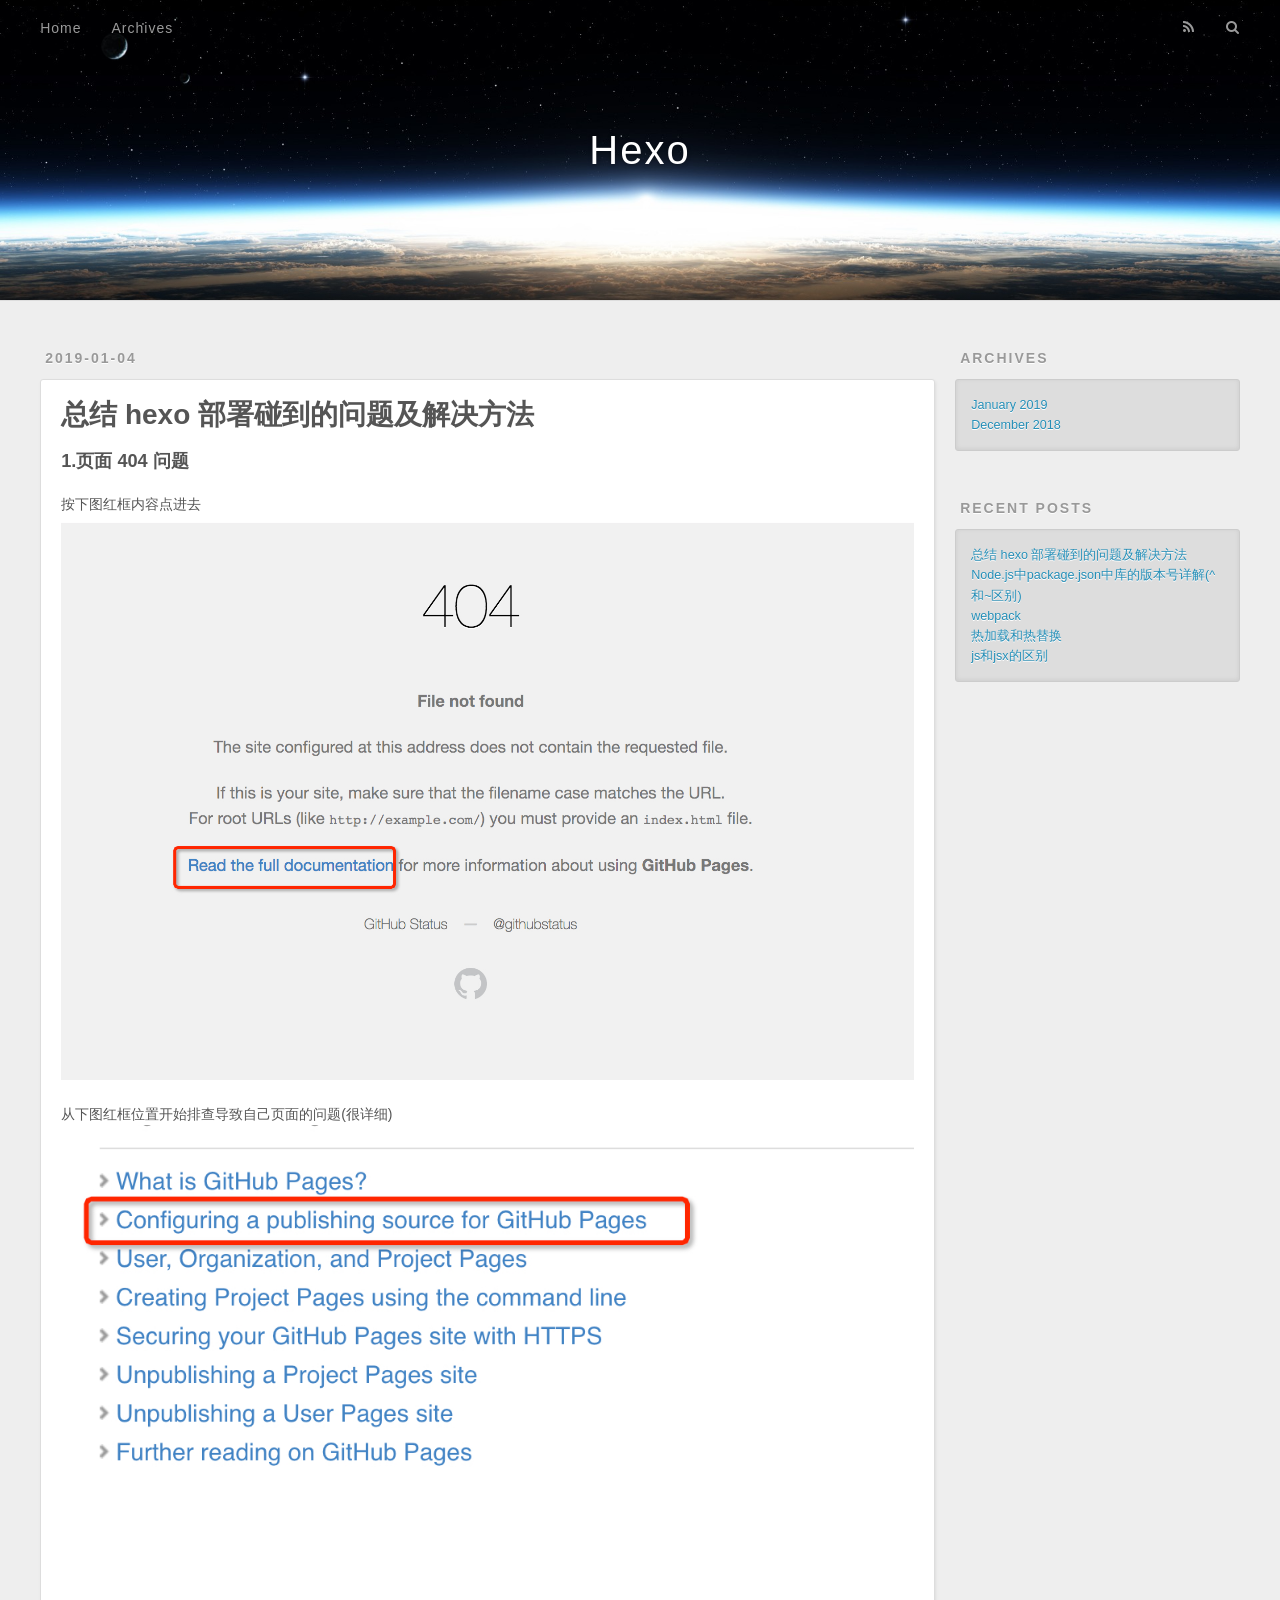
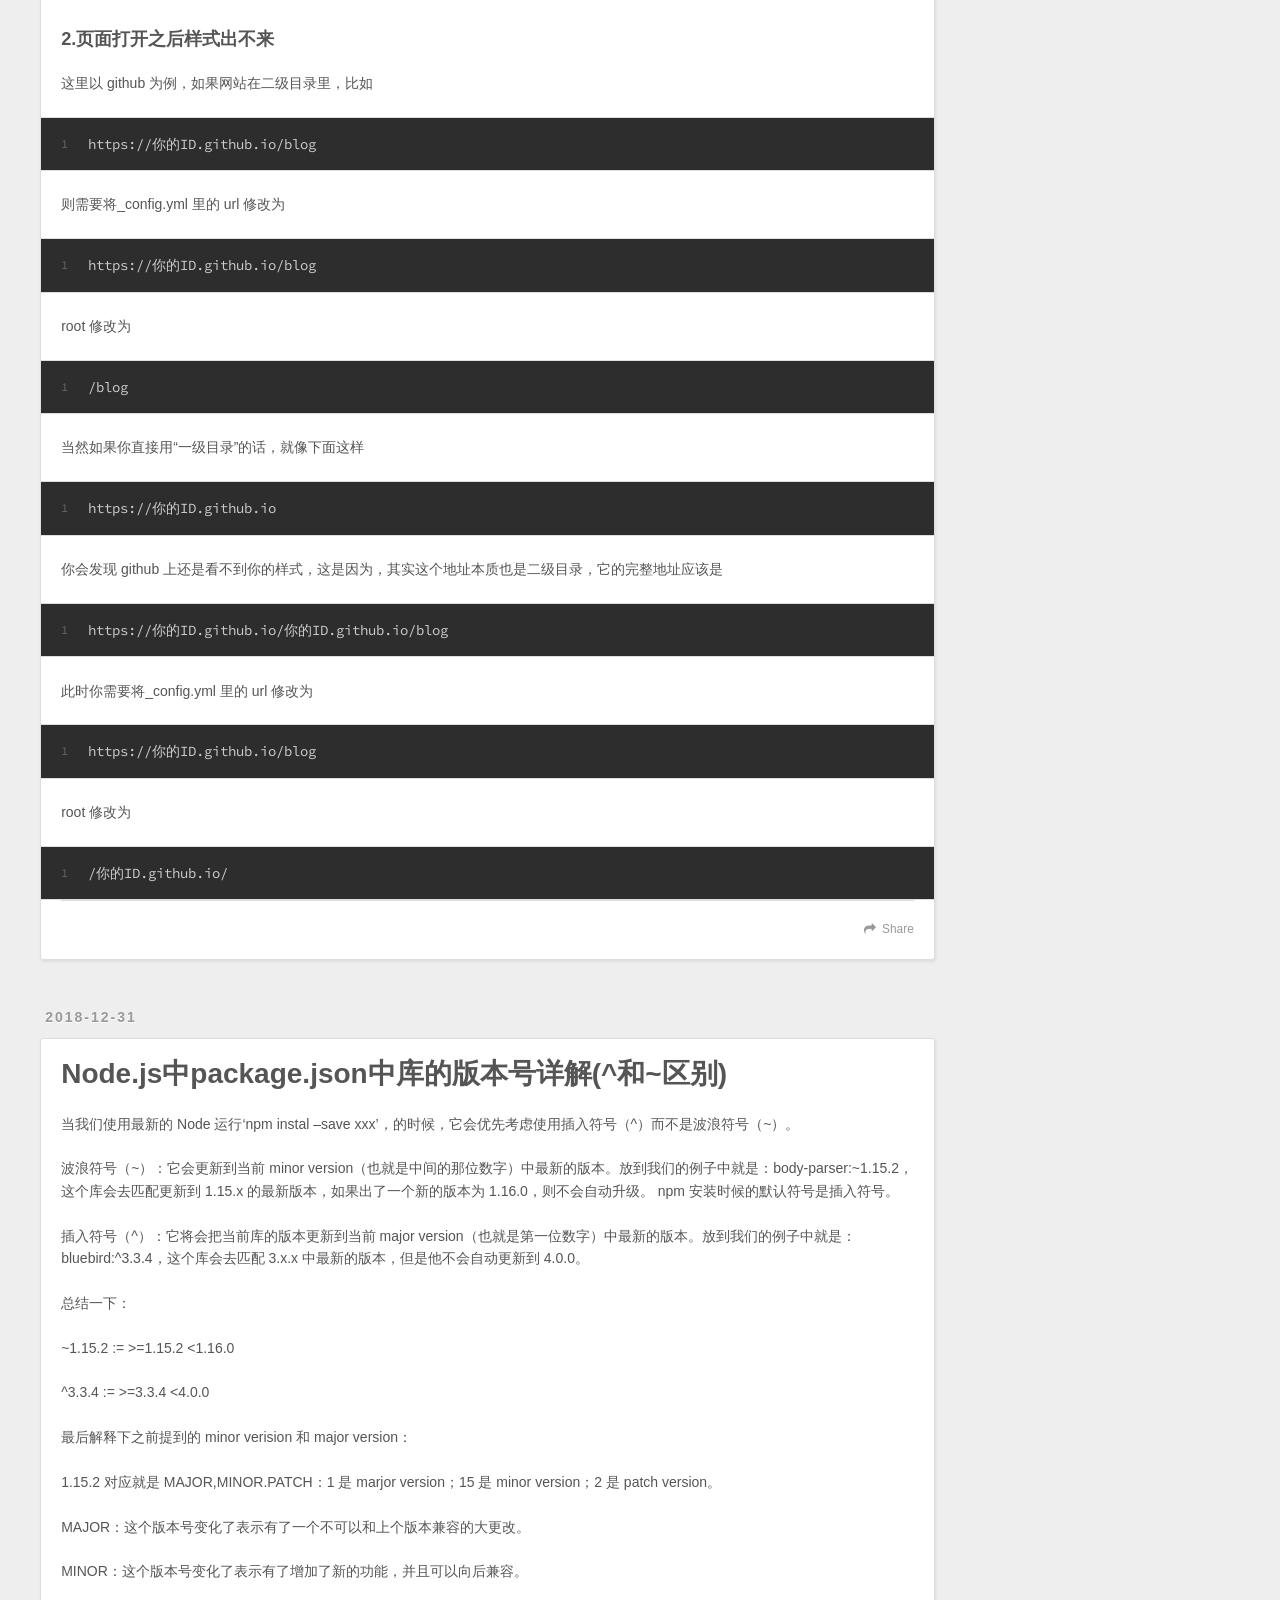
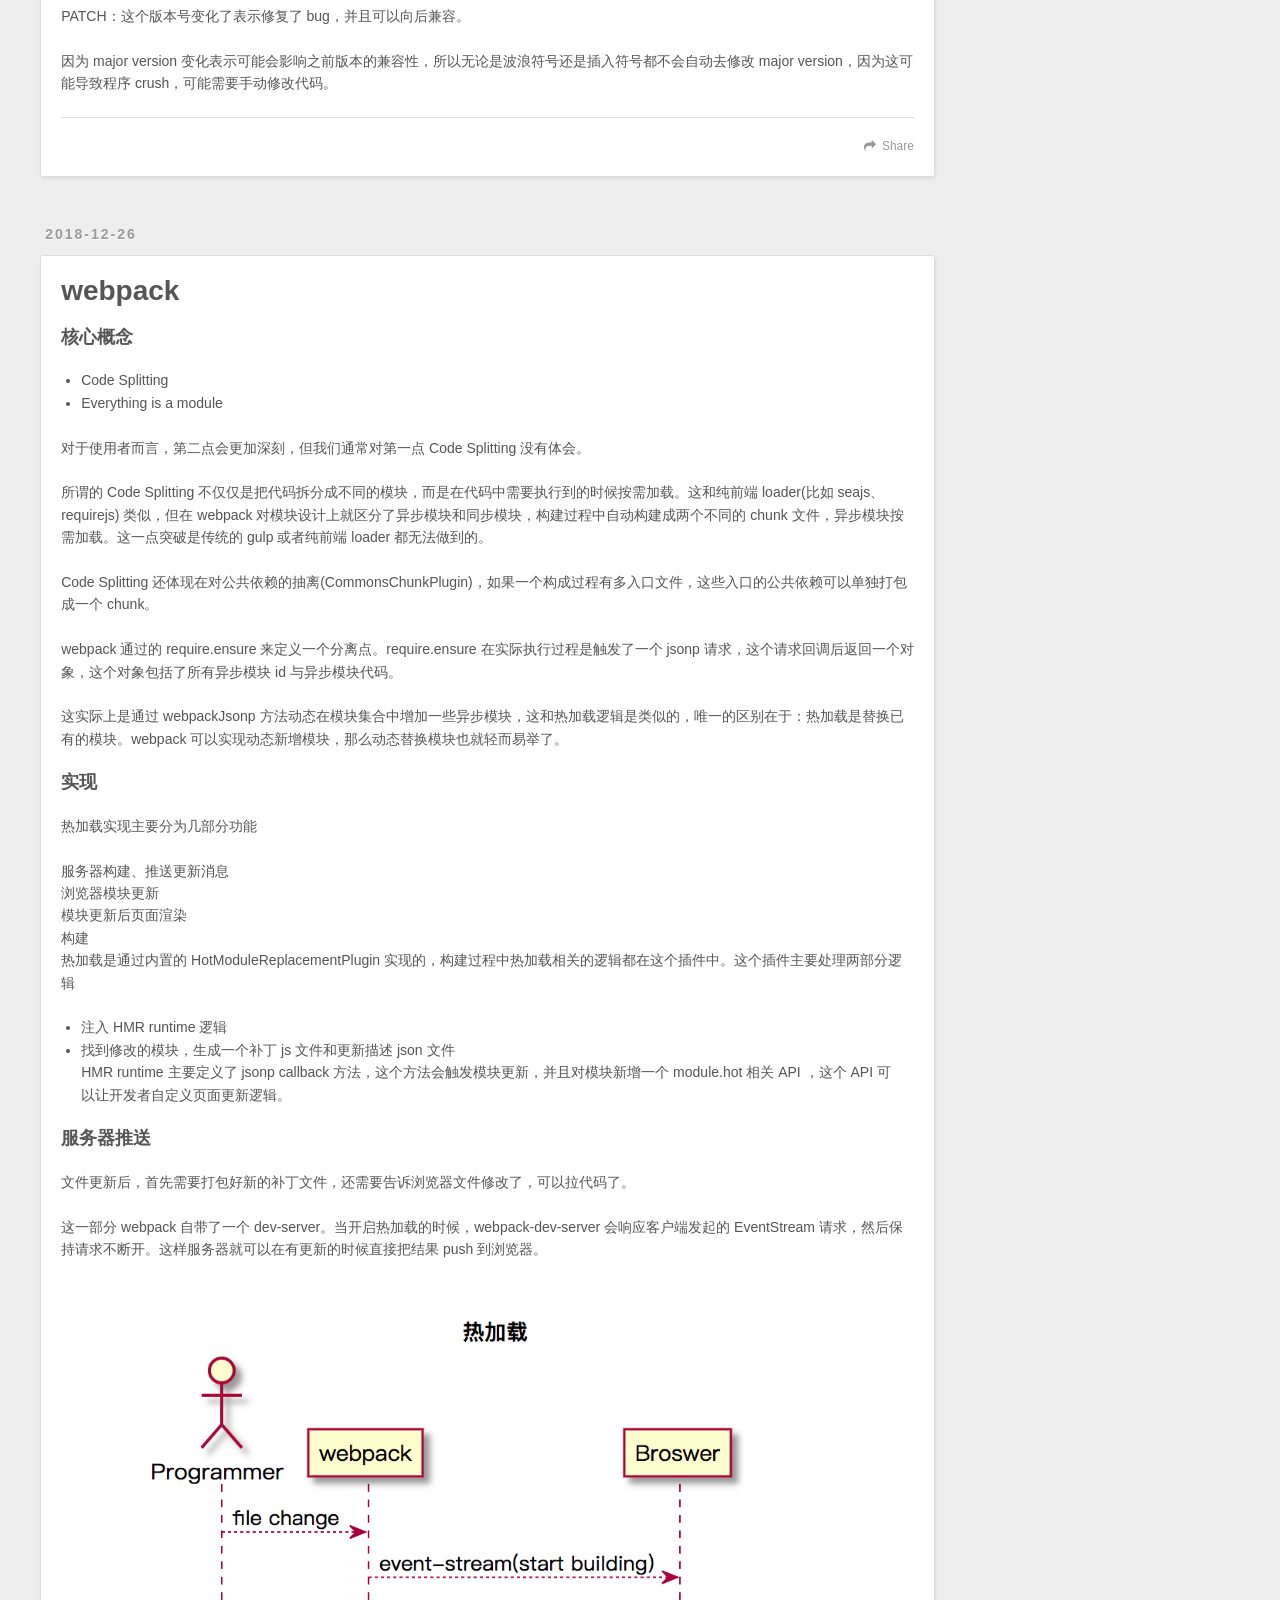
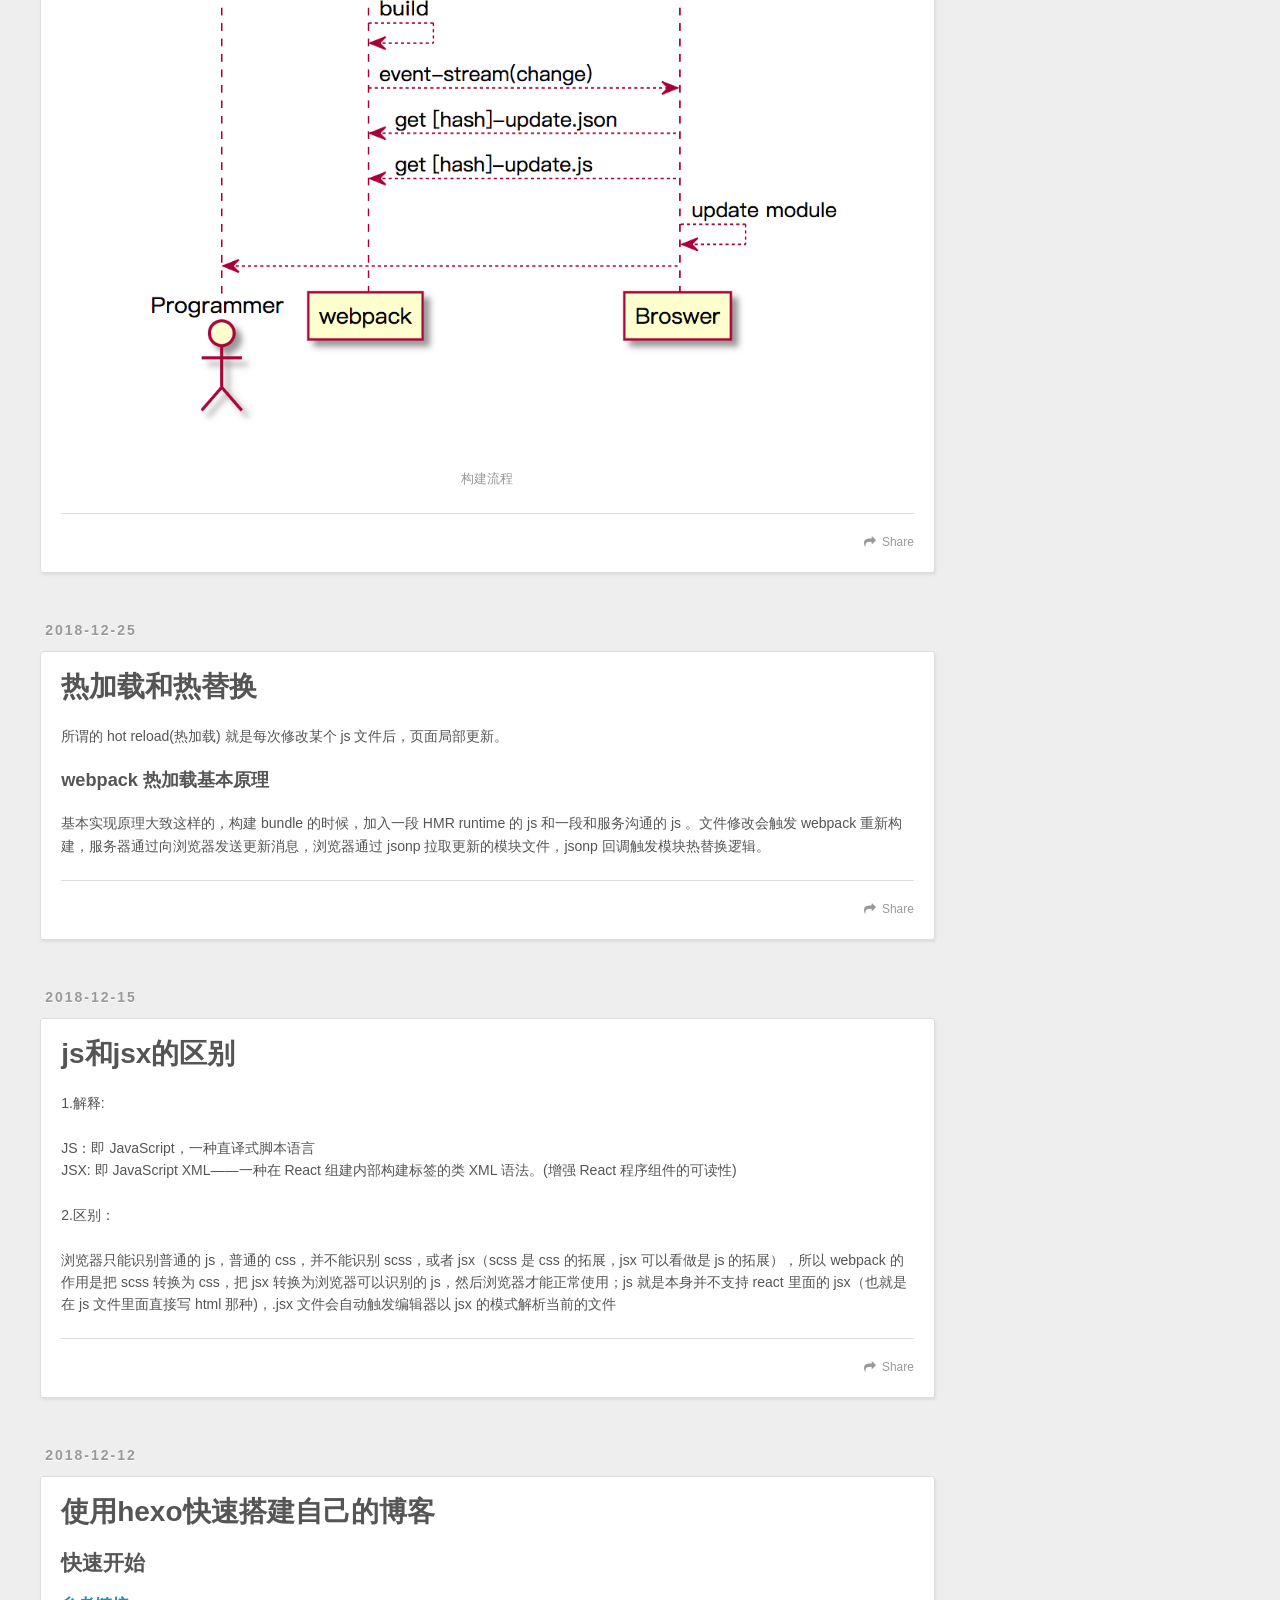
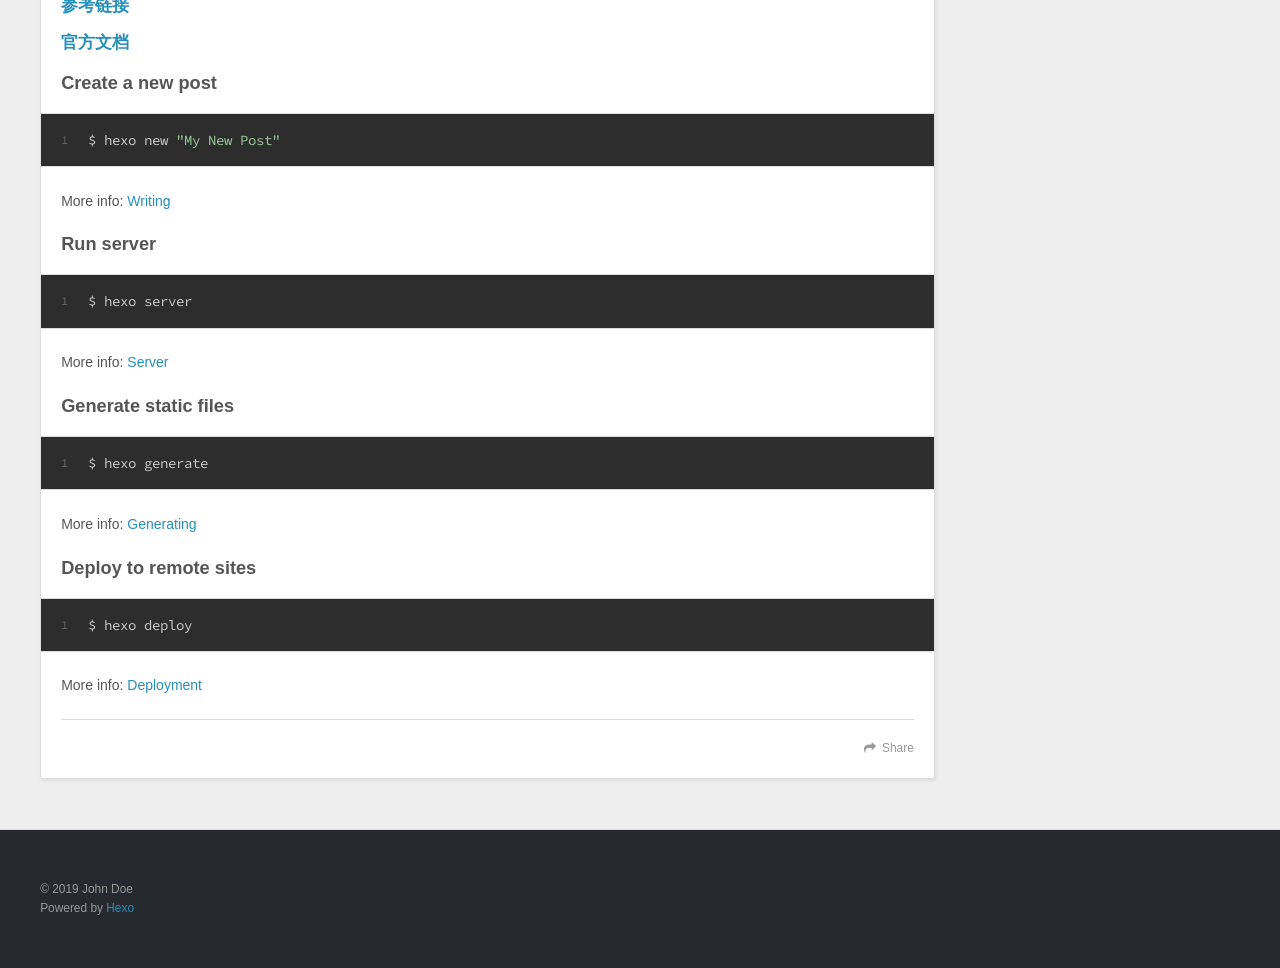
==== commit 83e65301: "Site updated: 2019-01-04 15:11:56" ====
--- a/index.html
+++ b/index.html
@@ -9,13 +9,13 @@
   <meta name="viewport" content="width=device-width, initial-scale=1, maximum-scale=1">
   <meta property="og:type" content="website">
 <meta property="og:title" content="Hexo">
-<meta property="og:url" content="https://amethyst123.github.io/github.io/index.html">
+<meta property="og:url" content="https://Amethyst123.github.io/Amethyst123.github.io/blog/index.html">
 <meta property="og:site_name" content="Hexo">
 <meta property="og:locale" content="default">
 <meta name="twitter:card" content="summary">
 <meta name="twitter:title" content="Hexo">
   
-    <link rel="alternate" href="/github.io/atom.xml" title="Hexo" type="application/atom+xml">
+    <link rel="alternate" href="/atom.xml" title="Hexo" type="application/atom+xml">
   
   
     <link rel="icon" href="/favicon.png">
@@ -23,7 +23,7 @@
   
     <link href="//fonts.googleapis.com/css?family=Source+Code+Pro" rel="stylesheet" type="text/css">
   
-  <link rel="stylesheet" href="/github.io/css/style.css">
+  <link rel="stylesheet" href="/css/style.css">
 </head>
 </html>
 <body>
@@ -34,7 +34,7 @@
   <div id="header-outer" class="outer">
     <div id="header-title" class="inner">
       <h1 id="logo-wrap">
-        <a href="/github.io/" id="logo">Hexo</a>
+        <a href="/" id="logo">Hexo</a>
       </h1>
       
     </div>
@@ -42,19 +42,19 @@
       <nav id="main-nav">
         <a id="main-nav-toggle" class="nav-icon"></a>
         
-          <a class="main-nav-link" href="/github.io/">Home</a>
-        
-          <a class="main-nav-link" href="/github.io/archives">Archives</a>
+          <a class="main-nav-link" href="/">Home</a>
+        
+          <a class="main-nav-link" href="/archives">Archives</a>
         
       </nav>
       <nav id="sub-nav">
         
-          <a id="nav-rss-link" class="nav-icon" href="/github.io/atom.xml" title="RSS Feed"></a>
+          <a id="nav-rss-link" class="nav-icon" href="/atom.xml" title="RSS Feed"></a>
         
         <a id="nav-search-btn" class="nav-icon" title="Search"></a>
       </nav>
       <div id="search-form-wrap">
-        <form action="//google.com/search" method="get" accept-charset="UTF-8" class="search-form"><input type="search" name="q" class="search-form-input" placeholder="Search"><button type="submit" class="search-form-submit">&#xF002;</button><input type="hidden" name="sitesearch" value="https://amethyst123.github.io/github.io"></form>
+        <form action="//google.com/search" method="get" accept-charset="UTF-8" class="search-form"><input type="search" name="q" class="search-form-input" placeholder="Search"><button type="submit" class="search-form-submit">&#xF002;</button><input type="hidden" name="sitesearch" value="https://Amethyst123.github.io/Amethyst123.github.io/blog"></form>
       </div>
     </div>
   </div>
@@ -62,9 +62,60 @@
       <div class="outer">
         <section id="main">
   
+    <article id="post-使用hexo创建个人博客中碰到的问题及解决方法" class="article article-type-post" itemscope="" itemprop="blogPost">
+  <div class="article-meta">
+    <a href="/2019/01/04/使用hexo创建个人博客中碰到的问题及解决方法/" class="article-date">
+  <time datetime="2019-01-04T06:34:57.000Z" itemprop="datePublished">2019-01-04</time>
+</a>
+    
+  </div>
+  <div class="article-inner">
+    
+    
+      <header class="article-header">
+        
+  
+    <h1 itemprop="name">
+      <a class="article-title" href="/2019/01/04/使用hexo创建个人博客中碰到的问题及解决方法/">总结 hexo 部署碰到的问题及解决方法</a>
+    </h1>
+  
+
+      </header>
+    
+    <div class="article-entry" itemprop="articleBody">
+      
+        <h3 id="1-页面-404-问题"><a href="#1-页面-404-问题" class="headerlink" title="1.页面 404 问题"></a>1.页面 404 问题</h3><p>按下图红框内容点进去<br><img src="images/404.jpg" alt=""><br>从下图红框位置开始排查导致自己页面的问题(很详细)<br><img src="images/githubPages.jpg" alt=""></p>
+<h3 id="2-页面打开之后样式出不来"><a href="#2-页面打开之后样式出不来" class="headerlink" title="2.页面打开之后样式出不来"></a>2.页面打开之后样式出不来</h3><p>这里以 github 为例，如果网站在二级目录里，比如</p>
+<figure class="highlight bash"><table><tr><td class="gutter"><pre><span class="line">1</span><br></pre></td><td class="code"><pre><span class="line">https://你的ID.github.io/blog</span><br></pre></td></tr></table></figure>
+<p>则需要将_config.yml 里的 url 修改为</p>
+<figure class="highlight bash"><table><tr><td class="gutter"><pre><span class="line">1</span><br></pre></td><td class="code"><pre><span class="line">https://你的ID.github.io/blog</span><br></pre></td></tr></table></figure>
+<p>root 修改为</p>
+<figure class="highlight bash"><table><tr><td class="gutter"><pre><span class="line">1</span><br></pre></td><td class="code"><pre><span class="line">/blog</span><br></pre></td></tr></table></figure>
+<p>当然如果你直接用“一级目录”的话，就像下面这样</p>
+<figure class="highlight bash"><table><tr><td class="gutter"><pre><span class="line">1</span><br></pre></td><td class="code"><pre><span class="line">https://你的ID.github.io</span><br></pre></td></tr></table></figure>
+<p>你会发现 github 上还是看不到你的样式，这是因为，其实这个地址本质也是二级目录，它的完整地址应该是</p>
+<figure class="highlight bash"><table><tr><td class="gutter"><pre><span class="line">1</span><br></pre></td><td class="code"><pre><span class="line">https://你的ID.github.io/你的ID.github.io/blog</span><br></pre></td></tr></table></figure>
+<p>此时你需要将_config.yml 里的 url 修改为</p>
+<figure class="highlight bash"><table><tr><td class="gutter"><pre><span class="line">1</span><br></pre></td><td class="code"><pre><span class="line">https://你的ID.github.io/blog</span><br></pre></td></tr></table></figure>
+<p>root 修改为</p>
+<figure class="highlight bash"><table><tr><td class="gutter"><pre><span class="line">1</span><br></pre></td><td class="code"><pre><span class="line">/你的ID.github.io/</span><br></pre></td></tr></table></figure>
+
+      
+    </div>
+    <footer class="article-footer">
+      <a data-url="https://Amethyst123.github.io/Amethyst123.github.io/blog/2019/01/04/使用hexo创建个人博客中碰到的问题及解决方法/" data-id="cjqhpbhcg0004q52xmueg8d9o" class="article-share-link">Share</a>
+      
+      
+    </footer>
+  </div>
+  
+</article>
+
+
+  
     <article id="post-Node-js中package-json中库的版本号详解-和-区别" class="article article-type-post" itemscope="" itemprop="blogPost">
   <div class="article-meta">
-    <a href="/github.io/2018/12/31/Node-js中package-json中库的版本号详解-和-区别/" class="article-date">
+    <a href="/2018/12/31/Node-js中package-json中库的版本号详解-和-区别/" class="article-date">
   <time datetime="2018-12-31T08:47:12.000Z" itemprop="datePublished">2018-12-31</time>
 </a>
     
@@ -76,7 +127,7 @@
         
   
     <h1 itemprop="name">
-      <a class="article-title" href="/github.io/2018/12/31/Node-js中package-json中库的版本号详解-和-区别/">Node.js中package.json中库的版本号详解(^和~区别)</a>
+      <a class="article-title" href="/2018/12/31/Node-js中package-json中库的版本号详解-和-区别/">Node.js中package.json中库的版本号详解(^和~区别)</a>
     </h1>
   
 
@@ -100,7 +151,7 @@
       
     </div>
     <footer class="article-footer">
-      <a data-url="https://amethyst123.github.io/github.io/2018/12/31/Node-js中package-json中库的版本号详解-和-区别/" data-id="cjqhhh7wn0000452x512fro26" class="article-share-link">Share</a>
+      <a data-url="https://Amethyst123.github.io/Amethyst123.github.io/blog/2018/12/31/Node-js中package-json中库的版本号详解-和-区别/" data-id="cjqhpbhc60000q52xfxjno51h" class="article-share-link">Share</a>
       
       
     </footer>
@@ -112,7 +163,7 @@
   
     <article id="post-webpack核心概念" class="article article-type-post" itemscope="" itemprop="blogPost">
   <div class="article-meta">
-    <a href="/github.io/2018/12/26/webpack核心概念/" class="article-date">
+    <a href="/2018/12/26/webpack核心概念/" class="article-date">
   <time datetime="2018-12-26T08:47:00.000Z" itemprop="datePublished">2018-12-26</time>
 </a>
     
@@ -124,7 +175,7 @@
         
   
     <h1 itemprop="name">
-      <a class="article-title" href="/github.io/2018/12/26/webpack核心概念/">webpack</a>
+      <a class="article-title" href="/2018/12/26/webpack核心概念/">webpack</a>
     </h1>
   
 
@@ -148,12 +199,12 @@
 <li>找到修改的模块，生成一个补丁 js 文件和更新描述 json 文件<br>HMR runtime 主要定义了 jsonp callback 方法，这个方法会触发模块更新，并且对模块新增一个 module.hot 相关 API ，这个 API 可以让开发者自定义页面更新逻辑。</li>
 </ul>
 <h3 id="服务器推送"><a href="#服务器推送" class="headerlink" title="服务器推送"></a>服务器推送</h3><p>文件更新后，首先需要打包好新的补丁文件，还需要告诉浏览器文件修改了，可以拉代码了。</p>
-<p>这一部分 webpack 自带了一个 dev-server。当开启热加载的时候，webpack-dev-server 会响应客户端发起的 EventStream 请求，然后保持请求不断开。这样服务器就可以在有更新的时候直接把结果 push 到浏览器。<br><img src="" alt="构建流程"></p>
-
-      
-    </div>
-    <footer class="article-footer">
-      <a data-url="https://amethyst123.github.io/github.io/2018/12/26/webpack核心概念/" data-id="cjqhhh7wt0002452xbs2mtx9m" class="article-share-link">Share</a>
+<p>这一部分 webpack 自带了一个 dev-server。当开启热加载的时候，webpack-dev-server 会响应客户端发起的 EventStream 请求，然后保持请求不断开。这样服务器就可以在有更新的时候直接把结果 push 到浏览器。<br><img src="images/webpackProcess.png" alt="构建流程"></p>
+
+      
+    </div>
+    <footer class="article-footer">
+      <a data-url="https://Amethyst123.github.io/Amethyst123.github.io/blog/2018/12/26/webpack核心概念/" data-id="cjqhpbhcf0003q52xa2b7a4ia" class="article-share-link">Share</a>
       
       
     </footer>
@@ -165,7 +216,7 @@
   
     <article id="post-热加载和热替换" class="article article-type-post" itemscope="" itemprop="blogPost">
   <div class="article-meta">
-    <a href="/github.io/2018/12/25/热加载和热替换/" class="article-date">
+    <a href="/2018/12/25/热加载和热替换/" class="article-date">
   <time datetime="2018-12-25T06:49:10.000Z" itemprop="datePublished">2018-12-25</time>
 </a>
     
@@ -177,7 +228,7 @@
         
   
     <h1 itemprop="name">
-      <a class="article-title" href="/github.io/2018/12/25/热加载和热替换/">热加载和热替换</a>
+      <a class="article-title" href="/2018/12/25/热加载和热替换/">热加载和热替换</a>
     </h1>
   
 
@@ -191,7 +242,7 @@
       
     </div>
     <footer class="article-footer">
-      <a data-url="https://amethyst123.github.io/github.io/2018/12/25/热加载和热替换/" data-id="cjqhhh7wv0004452x3ovfjocy" class="article-share-link">Share</a>
+      <a data-url="https://Amethyst123.github.io/Amethyst123.github.io/blog/2018/12/25/热加载和热替换/" data-id="cjqhpbhch0005q52x9pbp3eno" class="article-share-link">Share</a>
       
       
     </footer>
@@ -203,7 +254,7 @@
   
     <article id="post-js和jsx的区别" class="article article-type-post" itemscope="" itemprop="blogPost">
   <div class="article-meta">
-    <a href="/github.io/2018/12/15/js和jsx的区别/" class="article-date">
+    <a href="/2018/12/15/js和jsx的区别/" class="article-date">
   <time datetime="2018-12-15T09:12:58.000Z" itemprop="datePublished">2018-12-15</time>
 </a>
     
@@ -215,7 +266,7 @@
         
   
     <h1 itemprop="name">
-      <a class="article-title" href="/github.io/2018/12/15/js和jsx的区别/">js和jsx的区别</a>
+      <a class="article-title" href="/2018/12/15/js和jsx的区别/">js和jsx的区别</a>
     </h1>
   
 
@@ -231,7 +282,7 @@
       
     </div>
     <footer class="article-footer">
-      <a data-url="https://amethyst123.github.io/github.io/2018/12/15/js和jsx的区别/" data-id="cjqhhh7wu0003452xi3a9j91s" class="article-share-link">Share</a>
+      <a data-url="https://Amethyst123.github.io/Amethyst123.github.io/blog/2018/12/15/js和jsx的区别/" data-id="cjqhpbhcd0002q52x72u23v31" class="article-share-link">Share</a>
       
       
     </footer>
@@ -243,7 +294,7 @@
   
     <article id="post-hello-world" class="article article-type-post" itemscope="" itemprop="blogPost">
   <div class="article-meta">
-    <a href="/github.io/2018/12/12/hello-world/" class="article-date">
+    <a href="/2018/12/12/hello-world/" class="article-date">
   <time datetime="2018-12-12T02:45:31.000Z" itemprop="datePublished">2018-12-12</time>
 </a>
     
@@ -255,7 +306,7 @@
         
   
     <h1 itemprop="name">
-      <a class="article-title" href="/github.io/2018/12/12/hello-world/">使用hexo快速搭建自己的博客</a>
+      <a class="article-title" href="/2018/12/12/hello-world/">使用hexo快速搭建自己的博客</a>
     </h1>
   
 
@@ -275,7 +326,7 @@
       
     </div>
     <footer class="article-footer">
-      <a data-url="https://amethyst123.github.io/github.io/2018/12/12/hello-world/" data-id="cjqhhh7wr0001452xu3rln26p" class="article-share-link">Share</a>
+      <a data-url="https://Amethyst123.github.io/Amethyst123.github.io/blog/2018/12/12/hello-world/" data-id="cjqhpbhca0001q52xgogu0qra" class="article-share-link">Share</a>
       
       
     </footer>
@@ -303,7 +354,7 @@
   <div class="widget-wrap">
     <h3 class="widget-title">Archives</h3>
     <div class="widget">
-      <ul class="archive-list"><li class="archive-list-item"><a class="archive-list-link" href="/github.io/archives/2018/12/">December 2018</a></li></ul>
+      <ul class="archive-list"><li class="archive-list-item"><a class="archive-list-link" href="/archives/2019/01/">January 2019</a></li><li class="archive-list-item"><a class="archive-list-link" href="/archives/2018/12/">December 2018</a></li></ul>
     </div>
   </div>
 
@@ -316,23 +367,23 @@
       <ul>
         
           <li>
-            <a href="/github.io/2018/12/31/Node-js中package-json中库的版本号详解-和-区别/">Node.js中package.json中库的版本号详解(^和~区别)</a>
+            <a href="/2019/01/04/使用hexo创建个人博客中碰到的问题及解决方法/">总结 hexo 部署碰到的问题及解决方法</a>
           </li>
         
           <li>
-            <a href="/github.io/2018/12/26/webpack核心概念/">webpack</a>
+            <a href="/2018/12/31/Node-js中package-json中库的版本号详解-和-区别/">Node.js中package.json中库的版本号详解(^和~区别)</a>
           </li>
         
           <li>
-            <a href="/github.io/2018/12/25/热加载和热替换/">热加载和热替换</a>
+            <a href="/2018/12/26/webpack核心概念/">webpack</a>
           </li>
         
           <li>
-            <a href="/github.io/2018/12/15/js和jsx的区别/">js和jsx的区别</a>
+            <a href="/2018/12/25/热加载和热替换/">热加载和热替换</a>
           </li>
         
           <li>
-            <a href="/github.io/2018/12/12/hello-world/">使用hexo快速搭建自己的博客</a>
+            <a href="/2018/12/15/js和jsx的区别/">js和jsx的区别</a>
           </li>
         
       </ul>
@@ -355,9 +406,9 @@
     </div>
     <nav id="mobile-nav">
   
-    <a href="/github.io/" class="mobile-nav-link">Home</a>
-  
-    <a href="/github.io/archives" class="mobile-nav-link">Archives</a>
+    <a href="/" class="mobile-nav-link">Home</a>
+  
+    <a href="/archives" class="mobile-nav-link">Archives</a>
   
 </nav>
     
@@ -365,11 +416,11 @@
 <script src="//ajax.googleapis.com/ajax/libs/jquery/2.0.3/jquery.min.js"></script>
 
 
-  <link rel="stylesheet" href="/github.io/fancybox/jquery.fancybox.css">
-  <script src="/github.io/fancybox/jquery.fancybox.pack.js"></script>
-
-
-<script src="/github.io/js/script.js"></script>
+  <link rel="stylesheet" href="/fancybox/jquery.fancybox.css">
+  <script src="/fancybox/jquery.fancybox.pack.js"></script>
+
+
+<script src="/js/script.js"></script>
 
 
 
--- a/css/style.css
+++ b/css/style.css
@@ -0,0 +1,1374 @@
+body {
+  width: 100%;
+}
+body:before,
+body:after {
+  content: "";
+  display: table;
+}
+body:after {
+  clear: both;
+}
+html,
+body,
+div,
+span,
+applet,
+object,
+iframe,
+h1,
+h2,
+h3,
+h4,
+h5,
+h6,
+p,
+blockquote,
+pre,
+a,
+abbr,
+acronym,
+address,
+big,
+cite,
+code,
+del,
+dfn,
+em,
+img,
+ins,
+kbd,
+q,
+s,
+samp,
+small,
+strike,
+strong,
+sub,
+sup,
+tt,
+var,
+dl,
+dt,
+dd,
+ol,
+ul,
+li,
+fieldset,
+form,
+label,
+legend,
+table,
+caption,
+tbody,
+tfoot,
+thead,
+tr,
+th,
+td {
+  margin: 0;
+  padding: 0;
+  border: 0;
+  outline: 0;
+  font-weight: inherit;
+  font-style: inherit;
+  font-family: inherit;
+  font-size: 100%;
+  vertical-align: baseline;
+}
+body {
+  line-height: 1;
+  color: #000;
+  background: #fff;
+}
+ol,
+ul {
+  list-style: none;
+}
+table {
+  border-collapse: separate;
+  border-spacing: 0;
+  vertical-align: middle;
+}
+caption,
+th,
+td {
+  text-align: left;
+  font-weight: normal;
+  vertical-align: middle;
+}
+a img {
+  border: none;
+}
+input,
+button {
+  margin: 0;
+  padding: 0;
+}
+input::-moz-focus-inner,
+button::-moz-focus-inner {
+  border: 0;
+  padding: 0;
+}
+@font-face {
+  font-family: FontAwesome;
+  font-style: normal;
+  font-weight: normal;
+  src: url("fonts/fontawesome-webfont.eot?v=#4.0.3");
+  src: url("fonts/fontawesome-webfont.eot?#iefix&v=#4.0.3") format("embedded-opentype"), url("fonts/fontawesome-webfont.woff?v=#4.0.3") format("woff"), url("fonts/fontawesome-webfont.ttf?v=#4.0.3") format("truetype"), url("fonts/fontawesome-webfont.svg#fontawesomeregular?v=#4.0.3") format("svg");
+}
+html,
+body,
+#container {
+  height: 100%;
+}
+body {
+  background: #eee;
+  font: 14px -apple-system, BlinkMacSystemFont, "Segoe UI", "Roboto", "Oxygen", "Ubuntu", "Cantarell", "Fira Sans", "Droid Sans", "Helvetica Neue", sans-serif;
+  -webkit-text-size-adjust: 100%;
+}
+.outer {
+  max-width: 1220px;
+  margin: 0 auto;
+  padding: 0 20px;
+}
+.outer:before,
+.outer:after {
+  content: "";
+  display: table;
+}
+.outer:after {
+  clear: both;
+}
+.inner {
+  display: inline;
+  float: left;
+  width: 98.33333333333333%;
+  margin: 0 0.833333333333333%;
+}
+.left,
+.alignleft {
+  float: left;
+}
+.right,
+.alignright {
+  float: right;
+}
+.clear {
+  clear: both;
+}
+#container {
+  position: relative;
+}
+.mobile-nav-on {
+  overflow: hidden;
+}
+#wrap {
+  height: 100%;
+  width: 100%;
+  position: absolute;
+  top: 0;
+  left: 0;
+  -webkit-transition: 0.2s ease-out;
+  -moz-transition: 0.2s ease-out;
+  -ms-transition: 0.2s ease-out;
+  transition: 0.2s ease-out;
+  z-index: 1;
+  background: #eee;
+}
+.mobile-nav-on #wrap {
+  left: 280px;
+}
+@media screen and (min-width: 768px) {
+  #main {
+    display: inline;
+    float: left;
+    width: 73.33333333333333%;
+    margin: 0 0.833333333333333%;
+  }
+}
+.article-date,
+.article-category-link,
+.archive-year,
+.widget-title {
+  text-decoration: none;
+  text-transform: uppercase;
+  letter-spacing: 2px;
+  color: #999;
+  margin-bottom: 1em;
+  margin-left: 5px;
+  line-height: 1em;
+  text-shadow: 0 1px #fff;
+  font-weight: bold;
+}
+.article-inner,
+.archive-article-inner {
+  background: #fff;
+  -webkit-box-shadow: 1px 2px 3px #ddd;
+  box-shadow: 1px 2px 3px #ddd;
+  border: 1px solid #ddd;
+  border-radius: 3px;
+}
+.article-entry h1,
+.widget h1 {
+  font-size: 2em;
+}
+.article-entry h2,
+.widget h2 {
+  font-size: 1.5em;
+}
+.article-entry h3,
+.widget h3 {
+  font-size: 1.3em;
+}
+.article-entry h4,
+.widget h4 {
+  font-size: 1.2em;
+}
+.article-entry h5,
+.widget h5 {
+  font-size: 1em;
+}
+.article-entry h6,
+.widget h6 {
+  font-size: 1em;
+  color: #999;
+}
+.article-entry hr,
+.widget hr {
+  border: 1px dashed #ddd;
+}
+.article-entry strong,
+.widget strong {
+  font-weight: bold;
+}
+.article-entry em,
+.widget em,
+.article-entry cite,
+.widget cite {
+  font-style: italic;
+}
+.article-entry sup,
+.widget sup,
+.article-entry sub,
+.widget sub {
+  font-size: 0.75em;
+  line-height: 0;
+  position: relative;
+  vertical-align: baseline;
+}
+.article-entry sup,
+.widget sup {
+  top: -0.5em;
+}
+.article-entry sub,
+.widget sub {
+  bottom: -0.2em;
+}
+.article-entry small,
+.widget small {
+  font-size: 0.85em;
+}
+.article-entry acronym,
+.widget acronym,
+.article-entry abbr,
+.widget abbr {
+  border-bottom: 1px dotted;
+}
+.article-entry ul,
+.widget ul,
+.article-entry ol,
+.widget ol,
+.article-entry dl,
+.widget dl {
+  margin: 0 20px;
+  line-height: 1.6em;
+}
+.article-entry ul ul,
+.widget ul ul,
+.article-entry ol ul,
+.widget ol ul,
+.article-entry ul ol,
+.widget ul ol,
+.article-entry ol ol,
+.widget ol ol {
+  margin-top: 0;
+  margin-bottom: 0;
+}
+.article-entry ul,
+.widget ul {
+  list-style: disc;
+}
+.article-entry ol,
+.widget ol {
+  list-style: decimal;
+}
+.article-entry dt,
+.widget dt {
+  font-weight: bold;
+}
+#header {
+  height: 300px;
+  position: relative;
+  border-bottom: 1px solid #ddd;
+}
+#header:before,
+#header:after {
+  content: "";
+  position: absolute;
+  left: 0;
+  right: 0;
+  height: 40px;
+}
+#header:before {
+  top: 0;
+  background: -webkit-linear-gradient(rgba(0,0,0,0.2), transparent);
+  background: -moz-linear-gradient(rgba(0,0,0,0.2), transparent);
+  background: -ms-linear-gradient(rgba(0,0,0,0.2), transparent);
+  background: linear-gradient(rgba(0,0,0,0.2), transparent);
+}
+#header:after {
+  bottom: 0;
+  background: -webkit-linear-gradient(transparent, rgba(0,0,0,0.2));
+  background: -moz-linear-gradient(transparent, rgba(0,0,0,0.2));
+  background: -ms-linear-gradient(transparent, rgba(0,0,0,0.2));
+  background: linear-gradient(transparent, rgba(0,0,0,0.2));
+}
+#header-outer {
+  height: 100%;
+  position: relative;
+}
+#header-inner {
+  position: relative;
+  overflow: hidden;
+}
+#banner {
+  position: absolute;
+  top: 0;
+  left: 0;
+  width: 100%;
+  height: 100%;
+  background: url("images/banner.jpg") center #000;
+  -webkit-background-size: cover;
+  -moz-background-size: cover;
+  background-size: cover;
+  z-index: -1;
+}
+#header-title {
+  text-align: center;
+  height: 40px;
+  position: absolute;
+  top: 50%;
+  left: 0;
+  margin-top: -20px;
+}
+#logo,
+#subtitle {
+  text-decoration: none;
+  color: #fff;
+  font-weight: 300;
+  text-shadow: 0 1px 4px rgba(0,0,0,0.3);
+}
+#logo {
+  font-size: 40px;
+  line-height: 40px;
+  letter-spacing: 2px;
+}
+#subtitle {
+  font-size: 16px;
+  line-height: 16px;
+  letter-spacing: 1px;
+}
+#subtitle-wrap {
+  margin-top: 16px;
+}
+#main-nav {
+  float: left;
+  margin-left: -15px;
+}
+.nav-icon,
+.main-nav-link {
+  float: left;
+  color: #fff;
+  opacity: 0.6;
+  text-decoration: none;
+  text-shadow: 0 1px rgba(0,0,0,0.2);
+  -webkit-transition: opacity 0.2s;
+  -moz-transition: opacity 0.2s;
+  -ms-transition: opacity 0.2s;
+  transition: opacity 0.2s;
+  display: block;
+  padding: 20px 15px;
+}
+.nav-icon:hover,
+.main-nav-link:hover {
+  opacity: 1;
+}
+.nav-icon {
+  font-family: FontAwesome;
+  text-align: center;
+  font-size: 14px;
+  width: 14px;
+  height: 14px;
+  padding: 20px 15px;
+  position: relative;
+  cursor: pointer;
+}
+.main-nav-link {
+  font-weight: 300;
+  letter-spacing: 1px;
+}
+@media screen and (max-width: 479px) {
+  .main-nav-link {
+    display: none;
+  }
+}
+#main-nav-toggle {
+  display: none;
+}
+#main-nav-toggle:before {
+  content: "\f0c9";
+}
+@media screen and (max-width: 479px) {
+  #main-nav-toggle {
+    display: block;
+  }
+}
+#sub-nav {
+  float: right;
+  margin-right: -15px;
+}
+#nav-rss-link:before {
+  content: "\f09e";
+}
+#nav-search-btn:before {
+  content: "\f002";
+}
+#search-form-wrap {
+  position: absolute;
+  top: 15px;
+  width: 150px;
+  height: 30px;
+  right: -150px;
+  opacity: 0;
+  -webkit-transition: 0.2s ease-out;
+  -moz-transition: 0.2s ease-out;
+  -ms-transition: 0.2s ease-out;
+  transition: 0.2s ease-out;
+}
+#search-form-wrap.on {
+  opacity: 1;
+  right: 0;
+}
+@media screen and (max-width: 479px) {
+  #search-form-wrap {
+    width: 100%;
+    right: -100%;
+  }
+}
+.search-form {
+  position: absolute;
+  top: 0;
+  left: 0;
+  right: 0;
+  background: #fff;
+  padding: 5px 15px;
+  border-radius: 15px;
+  -webkit-box-shadow: 0 0 10px rgba(0,0,0,0.3);
+  box-shadow: 0 0 10px rgba(0,0,0,0.3);
+}
+.search-form-input {
+  border: none;
+  background: none;
+  color: #555;
+  width: 100%;
+  font: 13px -apple-system, BlinkMacSystemFont, "Segoe UI", "Roboto", "Oxygen", "Ubuntu", "Cantarell", "Fira Sans", "Droid Sans", "Helvetica Neue", sans-serif;
+  outline: none;
+}
+.search-form-input::-webkit-search-results-decoration,
+.search-form-input::-webkit-search-cancel-button {
+  -webkit-appearance: none;
+}
+.search-form-submit {
+  position: absolute;
+  top: 50%;
+  right: 10px;
+  margin-top: -7px;
+  font: 13px FontAwesome;
+  border: none;
+  background: none;
+  color: #bbb;
+  cursor: pointer;
+}
+.search-form-submit:hover,
+.search-form-submit:focus {
+  color: #777;
+}
+.article {
+  margin: 50px 0;
+}
+.article-inner {
+  overflow: hidden;
+}
+.article-meta:before,
+.article-meta:after {
+  content: "";
+  display: table;
+}
+.article-meta:after {
+  clear: both;
+}
+.article-date {
+  float: left;
+}
+.article-category {
+  float: left;
+  line-height: 1em;
+  color: #ccc;
+  text-shadow: 0 1px #fff;
+  margin-left: 8px;
+}
+.article-category:before {
+  content: "\2022";
+}
+.article-category-link {
+  margin: 0 12px 1em;
+}
+.article-header {
+  padding: 20px 20px 0;
+}
+.article-title {
+  text-decoration: none;
+  font-size: 2em;
+  font-weight: bold;
+  color: #555;
+  line-height: 1.1em;
+  -webkit-transition: color 0.2s;
+  -moz-transition: color 0.2s;
+  -ms-transition: color 0.2s;
+  transition: color 0.2s;
+}
+a.article-title:hover {
+  color: #258fb8;
+}
+.article-entry {
+  color: #555;
+  padding: 0 20px;
+}
+.article-entry:before,
+.article-entry:after {
+  content: "";
+  display: table;
+}
+.article-entry:after {
+  clear: both;
+}
+.article-entry p,
+.article-entry table {
+  line-height: 1.6em;
+  margin: 1.6em 0;
+}
+.article-entry h1,
+.article-entry h2,
+.article-entry h3,
+.article-entry h4,
+.article-entry h5,
+.article-entry h6 {
+  font-weight: bold;
+}
+.article-entry h1,
+.article-entry h2,
+.article-entry h3,
+.article-entry h4,
+.article-entry h5,
+.article-entry h6 {
+  line-height: 1.1em;
+  margin: 1.1em 0;
+}
+.article-entry a {
+  color: #258fb8;
+  text-decoration: none;
+}
+.article-entry a:hover {
+  text-decoration: underline;
+}
+.article-entry ul,
+.article-entry ol,
+.article-entry dl {
+  margin-top: 1.6em;
+  margin-bottom: 1.6em;
+}
+.article-entry img,
+.article-entry video {
+  max-width: 100%;
+  height: auto;
+  display: block;
+  margin: auto;
+}
+.article-entry iframe {
+  border: none;
+}
+.article-entry table {
+  width: 100%;
+  border-collapse: collapse;
+  border-spacing: 0;
+}
+.article-entry th {
+  font-weight: bold;
+  border-bottom: 3px solid #ddd;
+  padding-bottom: 0.5em;
+}
+.article-entry td {
+  border-bottom: 1px solid #ddd;
+  padding: 10px 0;
+}
+.article-entry blockquote {
+  font-family: Georgia, "Times New Roman", serif;
+  font-size: 1.4em;
+  margin: 1.6em 20px;
+  text-align: center;
+}
+.article-entry blockquote footer {
+  font-size: 14px;
+  margin: 1.6em 0;
+  font-family: -apple-system, BlinkMacSystemFont, "Segoe UI", "Roboto", "Oxygen", "Ubuntu", "Cantarell", "Fira Sans", "Droid Sans", "Helvetica Neue", sans-serif;
+}
+.article-entry blockquote footer cite:before {
+  content: "—";
+  padding: 0 0.5em;
+}
+.article-entry .pullquote {
+  text-align: left;
+  width: 45%;
+  margin: 0;
+}
+.article-entry .pullquote.left {
+  margin-left: 0.5em;
+  margin-right: 1em;
+}
+.article-entry .pullquote.right {
+  margin-right: 0.5em;
+  margin-left: 1em;
+}
+.article-entry .caption {
+  color: #999;
+  display: block;
+  font-size: 0.9em;
+  margin-top: 0.5em;
+  position: relative;
+  text-align: center;
+}
+.article-entry .video-container {
+  position: relative;
+  padding-top: 56.25%;
+  height: 0;
+  overflow: hidden;
+}
+.article-entry .video-container iframe,
+.article-entry .video-container object,
+.article-entry .video-container embed {
+  position: absolute;
+  top: 0;
+  left: 0;
+  width: 100%;
+  height: 100%;
+  margin-top: 0;
+}
+.article-more-link a {
+  display: inline-block;
+  line-height: 1em;
+  padding: 6px 15px;
+  border-radius: 15px;
+  background: #eee;
+  color: #999;
+  text-shadow: 0 1px #fff;
+  text-decoration: none;
+}
+.article-more-link a:hover {
+  background: #258fb8;
+  color: #fff;
+  text-decoration: none;
+  text-shadow: 0 1px #1e7293;
+}
+.article-footer {
+  font-size: 0.85em;
+  line-height: 1.6em;
+  border-top: 1px solid #ddd;
+  padding-top: 1.6em;
+  margin: 0 20px 20px;
+}
+.article-footer:before,
+.article-footer:after {
+  content: "";
+  display: table;
+}
+.article-footer:after {
+  clear: both;
+}
+.article-footer a {
+  color: #999;
+  text-decoration: none;
+}
+.article-footer a:hover {
+  color: #555;
+}
+.article-tag-list-item {
+  float: left;
+  margin-right: 10px;
+}
+.article-tag-list-link:before {
+  content: "#";
+}
+.article-comment-link {
+  float: right;
+}
+.article-comment-link:before {
+  content: "\f075";
+  font-family: FontAwesome;
+  padding-right: 8px;
+}
+.article-share-link {
+  cursor: pointer;
+  float: right;
+  margin-left: 20px;
+}
+.article-share-link:before {
+  content: "\f064";
+  font-family: FontAwesome;
+  padding-right: 6px;
+}
+#article-nav {
+  position: relative;
+}
+#article-nav:before,
+#article-nav:after {
+  content: "";
+  display: table;
+}
+#article-nav:after {
+  clear: both;
+}
+@media screen and (min-width: 768px) {
+  #article-nav {
+    margin: 50px 0;
+  }
+  #article-nav:before {
+    width: 8px;
+    height: 8px;
+    position: absolute;
+    top: 50%;
+    left: 50%;
+    margin-top: -4px;
+    margin-left: -4px;
+    content: "";
+    border-radius: 50%;
+    background: #ddd;
+    -webkit-box-shadow: 0 1px 2px #fff;
+    box-shadow: 0 1px 2px #fff;
+  }
+}
+.article-nav-link-wrap {
+  text-decoration: none;
+  text-shadow: 0 1px #fff;
+  color: #999;
+  -webkit-box-sizing: border-box;
+  -moz-box-sizing: border-box;
+  box-sizing: border-box;
+  margin-top: 50px;
+  text-align: center;
+  display: block;
+}
+.article-nav-link-wrap:hover {
+  color: #555;
+}
+@media screen and (min-width: 768px) {
+  .article-nav-link-wrap {
+    width: 50%;
+    margin-top: 0;
+  }
+}
+@media screen and (min-width: 768px) {
+  #article-nav-newer {
+    float: left;
+    text-align: right;
+    padding-right: 20px;
+  }
+}
+@media screen and (min-width: 768px) {
+  #article-nav-older {
+    float: right;
+    text-align: left;
+    padding-left: 20px;
+  }
+}
+.article-nav-caption {
+  text-transform: uppercase;
+  letter-spacing: 2px;
+  color: #ddd;
+  line-height: 1em;
+  font-weight: bold;
+}
+#article-nav-newer .article-nav-caption {
+  margin-right: -2px;
+}
+.article-nav-title {
+  font-size: 0.85em;
+  line-height: 1.6em;
+  margin-top: 0.5em;
+}
+.article-share-box {
+  position: absolute;
+  display: none;
+  background: #fff;
+  -webkit-box-shadow: 1px 2px 10px rgba(0,0,0,0.2);
+  box-shadow: 1px 2px 10px rgba(0,0,0,0.2);
+  border-radius: 3px;
+  margin-left: -145px;
+  overflow: hidden;
+  z-index: 1;
+}
+.article-share-box.on {
+  display: block;
+}
+.article-share-input {
+  width: 100%;
+  background: none;
+  -webkit-box-sizing: border-box;
+  -moz-box-sizing: border-box;
+  box-sizing: border-box;
+  font: 14px -apple-system, BlinkMacSystemFont, "Segoe UI", "Roboto", "Oxygen", "Ubuntu", "Cantarell", "Fira Sans", "Droid Sans", "Helvetica Neue", sans-serif;
+  padding: 0 15px;
+  color: #555;
+  outline: none;
+  border: 1px solid #ddd;
+  border-radius: 3px 3px 0 0;
+  height: 36px;
+  line-height: 36px;
+}
+.article-share-links {
+  background: #eee;
+}
+.article-share-links:before,
+.article-share-links:after {
+  content: "";
+  display: table;
+}
+.article-share-links:after {
+  clear: both;
+}
+.article-share-twitter,
+.article-share-facebook,
+.article-share-pinterest,
+.article-share-google {
+  width: 50px;
+  height: 36px;
+  display: block;
+  float: left;
+  position: relative;
+  color: #999;
+  text-shadow: 0 1px #fff;
+}
+.article-share-twitter:before,
+.article-share-facebook:before,
+.article-share-pinterest:before,
+.article-share-google:before {
+  font-size: 20px;
+  font-family: FontAwesome;
+  width: 20px;
+  height: 20px;
+  position: absolute;
+  top: 50%;
+  left: 50%;
+  margin-top: -10px;
+  margin-left: -10px;
+  text-align: center;
+}
+.article-share-twitter:hover,
+.article-share-facebook:hover,
+.article-share-pinterest:hover,
+.article-share-google:hover {
+  color: #fff;
+}
+.article-share-twitter:before {
+  content: "\f099";
+}
+.article-share-twitter:hover {
+  background: #00aced;
+  text-shadow: 0 1px #008abe;
+}
+.article-share-facebook:before {
+  content: "\f09a";
+}
+.article-share-facebook:hover {
+  background: #3b5998;
+  text-shadow: 0 1px #2f477a;
+}
+.article-share-pinterest:before {
+  content: "\f0d2";
+}
+.article-share-pinterest:hover {
+  background: #cb2027;
+  text-shadow: 0 1px #a21a1f;
+}
+.article-share-google:before {
+  content: "\f0d5";
+}
+.article-share-google:hover {
+  background: #dd4b39;
+  text-shadow: 0 1px #be3221;
+}
+.article-gallery {
+  background: #000;
+  position: relative;
+}
+.article-gallery-photos {
+  position: relative;
+  overflow: hidden;
+}
+.article-gallery-img {
+  display: none;
+  max-width: 100%;
+}
+.article-gallery-img:first-child {
+  display: block;
+}
+.article-gallery-img.loaded {
+  position: absolute;
+  display: block;
+}
+.article-gallery-img img {
+  display: block;
+  max-width: 100%;
+  margin: 0 auto;
+}
+#comments {
+  background: #fff;
+  -webkit-box-shadow: 1px 2px 3px #ddd;
+  box-shadow: 1px 2px 3px #ddd;
+  padding: 20px;
+  border: 1px solid #ddd;
+  border-radius: 3px;
+  margin: 50px 0;
+}
+#comments a {
+  color: #258fb8;
+}
+.archives-wrap {
+  margin: 50px 0;
+}
+.archives:before,
+.archives:after {
+  content: "";
+  display: table;
+}
+.archives:after {
+  clear: both;
+}
+.archive-year-wrap {
+  margin-bottom: 1em;
+}
+.archives {
+  -webkit-column-gap: 10px;
+  -moz-column-gap: 10px;
+  column-gap: 10px;
+}
+@media screen and (min-width: 480px) and (max-width: 767px) {
+  .archives {
+    -webkit-column-count: 2;
+    -moz-column-count: 2;
+    column-count: 2;
+  }
+}
+@media screen and (min-width: 768px) {
+  .archives {
+    -webkit-column-count: 3;
+    -moz-column-count: 3;
+    column-count: 3;
+  }
+}
+.archive-article {
+  -webkit-column-break-inside: avoid;
+  page-break-inside: avoid;
+  overflow: hidden;
+  break-inside: avoid-column;
+}
+.archive-article-inner {
+  padding: 10px;
+  margin-bottom: 15px;
+}
+.archive-article-title {
+  text-decoration: none;
+  font-weight: bold;
+  color: #555;
+  -webkit-transition: color 0.2s;
+  -moz-transition: color 0.2s;
+  -ms-transition: color 0.2s;
+  transition: color 0.2s;
+  line-height: 1.6em;
+}
+.archive-article-title:hover {
+  color: #258fb8;
+}
+.archive-article-footer {
+  margin-top: 1em;
+}
+.archive-article-date {
+  color: #999;
+  text-decoration: none;
+  font-size: 0.85em;
+  line-height: 1em;
+  margin-bottom: 0.5em;
+  display: block;
+}
+#page-nav {
+  margin: 50px auto;
+  background: #fff;
+  -webkit-box-shadow: 1px 2px 3px #ddd;
+  box-shadow: 1px 2px 3px #ddd;
+  border: 1px solid #ddd;
+  border-radius: 3px;
+  text-align: center;
+  color: #999;
+  overflow: hidden;
+}
+#page-nav:before,
+#page-nav:after {
+  content: "";
+  display: table;
+}
+#page-nav:after {
+  clear: both;
+}
+#page-nav a,
+#page-nav span {
+  padding: 10px 20px;
+  line-height: 1;
+  height: 2ex;
+}
+#page-nav a {
+  color: #999;
+  text-decoration: none;
+}
+#page-nav a:hover {
+  background: #999;
+  color: #fff;
+}
+#page-nav .prev {
+  float: left;
+}
+#page-nav .next {
+  float: right;
+}
+#page-nav .page-number {
+  display: inline-block;
+}
+@media screen and (max-width: 479px) {
+  #page-nav .page-number {
+    display: none;
+  }
+}
+#page-nav .current {
+  color: #555;
+  font-weight: bold;
+}
+#page-nav .space {
+  color: #ddd;
+}
+#footer {
+  background: #262a30;
+  padding: 50px 0;
+  border-top: 1px solid #ddd;
+  color: #999;
+}
+#footer a {
+  color: #258fb8;
+  text-decoration: none;
+}
+#footer a:hover {
+  text-decoration: underline;
+}
+#footer-info {
+  line-height: 1.6em;
+  font-size: 0.85em;
+}
+.article-entry pre,
+.article-entry .highlight {
+  background: #2d2d2d;
+  margin: 0 -20px;
+  padding: 15px 20px;
+  border-style: solid;
+  border-color: #ddd;
+  border-width: 1px 0;
+  overflow: auto;
+  color: #ccc;
+  line-height: 22.400000000000002px;
+}
+.article-entry .highlight .gutter pre,
+.article-entry .gist .gist-file .gist-data .line-numbers {
+  color: #666;
+  font-size: 0.85em;
+}
+.article-entry pre,
+.article-entry code {
+  font-family: "Source Code Pro", Consolas, Monaco, Menlo, Consolas, monospace;
+}
+.article-entry code {
+  background: #eee;
+  text-shadow: 0 1px #fff;
+  padding: 0 0.3em;
+}
+.article-entry pre code {
+  background: none;
+  text-shadow: none;
+  padding: 0;
+}
+.article-entry .highlight pre {
+  border: none;
+  margin: 0;
+  padding: 0;
+}
+.article-entry .highlight table {
+  margin: 0;
+  width: auto;
+}
+.article-entry .highlight td {
+  border: none;
+  padding: 0;
+}
+.article-entry .highlight figcaption {
+  font-size: 0.85em;
+  color: #999;
+  line-height: 1em;
+  margin-bottom: 1em;
+}
+.article-entry .highlight figcaption:before,
+.article-entry .highlight figcaption:after {
+  content: "";
+  display: table;
+}
+.article-entry .highlight figcaption:after {
+  clear: both;
+}
+.article-entry .highlight figcaption a {
+  float: right;
+}
+.article-entry .highlight .gutter pre {
+  text-align: right;
+  padding-right: 20px;
+}
+.article-entry .highlight .line {
+  height: 22.400000000000002px;
+}
+.article-entry .highlight .line.marked {
+  background: #515151;
+}
+.article-entry .gist {
+  margin: 0 -20px;
+  border-style: solid;
+  border-color: #ddd;
+  border-width: 1px 0;
+  background: #2d2d2d;
+  padding: 15px 20px 15px 0;
+}
+.article-entry .gist .gist-file {
+  border: none;
+  font-family: "Source Code Pro", Consolas, Monaco, Menlo, Consolas, monospace;
+  margin: 0;
+}
+.article-entry .gist .gist-file .gist-data {
+  background: none;
+  border: none;
+}
+.article-entry .gist .gist-file .gist-data .line-numbers {
+  background: none;
+  border: none;
+  padding: 0 20px 0 0;
+}
+.article-entry .gist .gist-file .gist-data .line-data {
+  padding: 0 !important;
+}
+.article-entry .gist .gist-file .highlight {
+  margin: 0;
+  padding: 0;
+  border: none;
+}
+.article-entry .gist .gist-file .gist-meta {
+  background: #2d2d2d;
+  color: #999;
+  font: 0.85em -apple-system, BlinkMacSystemFont, "Segoe UI", "Roboto", "Oxygen", "Ubuntu", "Cantarell", "Fira Sans", "Droid Sans", "Helvetica Neue", sans-serif;
+  text-shadow: 0 0;
+  padding: 0;
+  margin-top: 1em;
+  margin-left: 20px;
+}
+.article-entry .gist .gist-file .gist-meta a {
+  color: #258fb8;
+  font-weight: normal;
+}
+.article-entry .gist .gist-file .gist-meta a:hover {
+  text-decoration: underline;
+}
+pre .comment,
+pre .title {
+  color: #999;
+}
+pre .variable,
+pre .attribute,
+pre .tag,
+pre .regexp,
+pre .ruby .constant,
+pre .xml .tag .title,
+pre .xml .pi,
+pre .xml .doctype,
+pre .html .doctype,
+pre .css .id,
+pre .css .class,
+pre .css .pseudo {
+  color: #f2777a;
+}
+pre .number,
+pre .preprocessor,
+pre .built_in,
+pre .literal,
+pre .params,
+pre .constant {
+  color: #f99157;
+}
+pre .class,
+pre .ruby .class .title,
+pre .css .rules .attribute {
+  color: #9c9;
+}
+pre .string,
+pre .value,
+pre .inheritance,
+pre .header,
+pre .ruby .symbol,
+pre .xml .cdata {
+  color: #9c9;
+}
+pre .css .hexcolor {
+  color: #6cc;
+}
+pre .function,
+pre .python .decorator,
+pre .python .title,
+pre .ruby .function .title,
+pre .ruby .title .keyword,
+pre .perl .sub,
+pre .javascript .title,
+pre .coffeescript .title {
+  color: #69c;
+}
+pre .keyword,
+pre .javascript .function {
+  color: #c9c;
+}
+@media screen and (max-width: 479px) {
+  #mobile-nav {
+    position: absolute;
+    top: 0;
+    left: 0;
+    width: 280px;
+    height: 100%;
+    background: #191919;
+    border-right: 1px solid #fff;
+  }
+}
+@media screen and (max-width: 479px) {
+  .mobile-nav-link {
+    display: block;
+    color: #999;
+    text-decoration: none;
+    padding: 15px 20px;
+    font-weight: bold;
+  }
+  .mobile-nav-link:hover {
+    color: #fff;
+  }
+}
+@media screen and (min-width: 768px) {
+  #sidebar {
+    display: inline;
+    float: left;
+    width: 23.333333333333332%;
+    margin: 0 0.833333333333333%;
+  }
+}
+.widget-wrap {
+  margin: 50px 0;
+}
+.widget {
+  color: #777;
+  text-shadow: 0 1px #fff;
+  background: #ddd;
+  -webkit-box-shadow: 0 -1px 4px #ccc inset;
+  box-shadow: 0 -1px 4px #ccc inset;
+  border: 1px solid #ccc;
+  padding: 15px;
+  border-radius: 3px;
+}
+.widget a {
+  color: #258fb8;
+  text-decoration: none;
+}
+.widget a:hover {
+  text-decoration: underline;
+}
+.widget ul ul,
+.widget ol ul,
+.widget dl ul,
+.widget ul ol,
+.widget ol ol,
+.widget dl ol,
+.widget ul dl,
+.widget ol dl,
+.widget dl dl {
+  margin-left: 15px;
+  list-style: disc;
+}
+.widget {
+  line-height: 1.6em;
+  word-wrap: break-word;
+  font-size: 0.9em;
+}
+.widget ul,
+.widget ol {
+  list-style: none;
+  margin: 0;
+}
+.widget ul ul,
+.widget ol ul,
+.widget ul ol,
+.widget ol ol {
+  margin: 0 20px;
+}
+.widget ul ul,
+.widget ol ul {
+  list-style: disc;
+}
+.widget ul ol,
+.widget ol ol {
+  list-style: decimal;
+}
+.category-list-count,
+.tag-list-count,
+.archive-list-count {
+  padding-left: 5px;
+  color: #999;
+  font-size: 0.85em;
+}
+.category-list-count:before,
+.tag-list-count:before,
+.archive-list-count:before {
+  content: "(";
+}
+.category-list-count:after,
+.tag-list-count:after,
+.archive-list-count:after {
+  content: ")";
+}
+.tagcloud a {
+  margin-right: 5px;
+  display: inline-block;
+}
